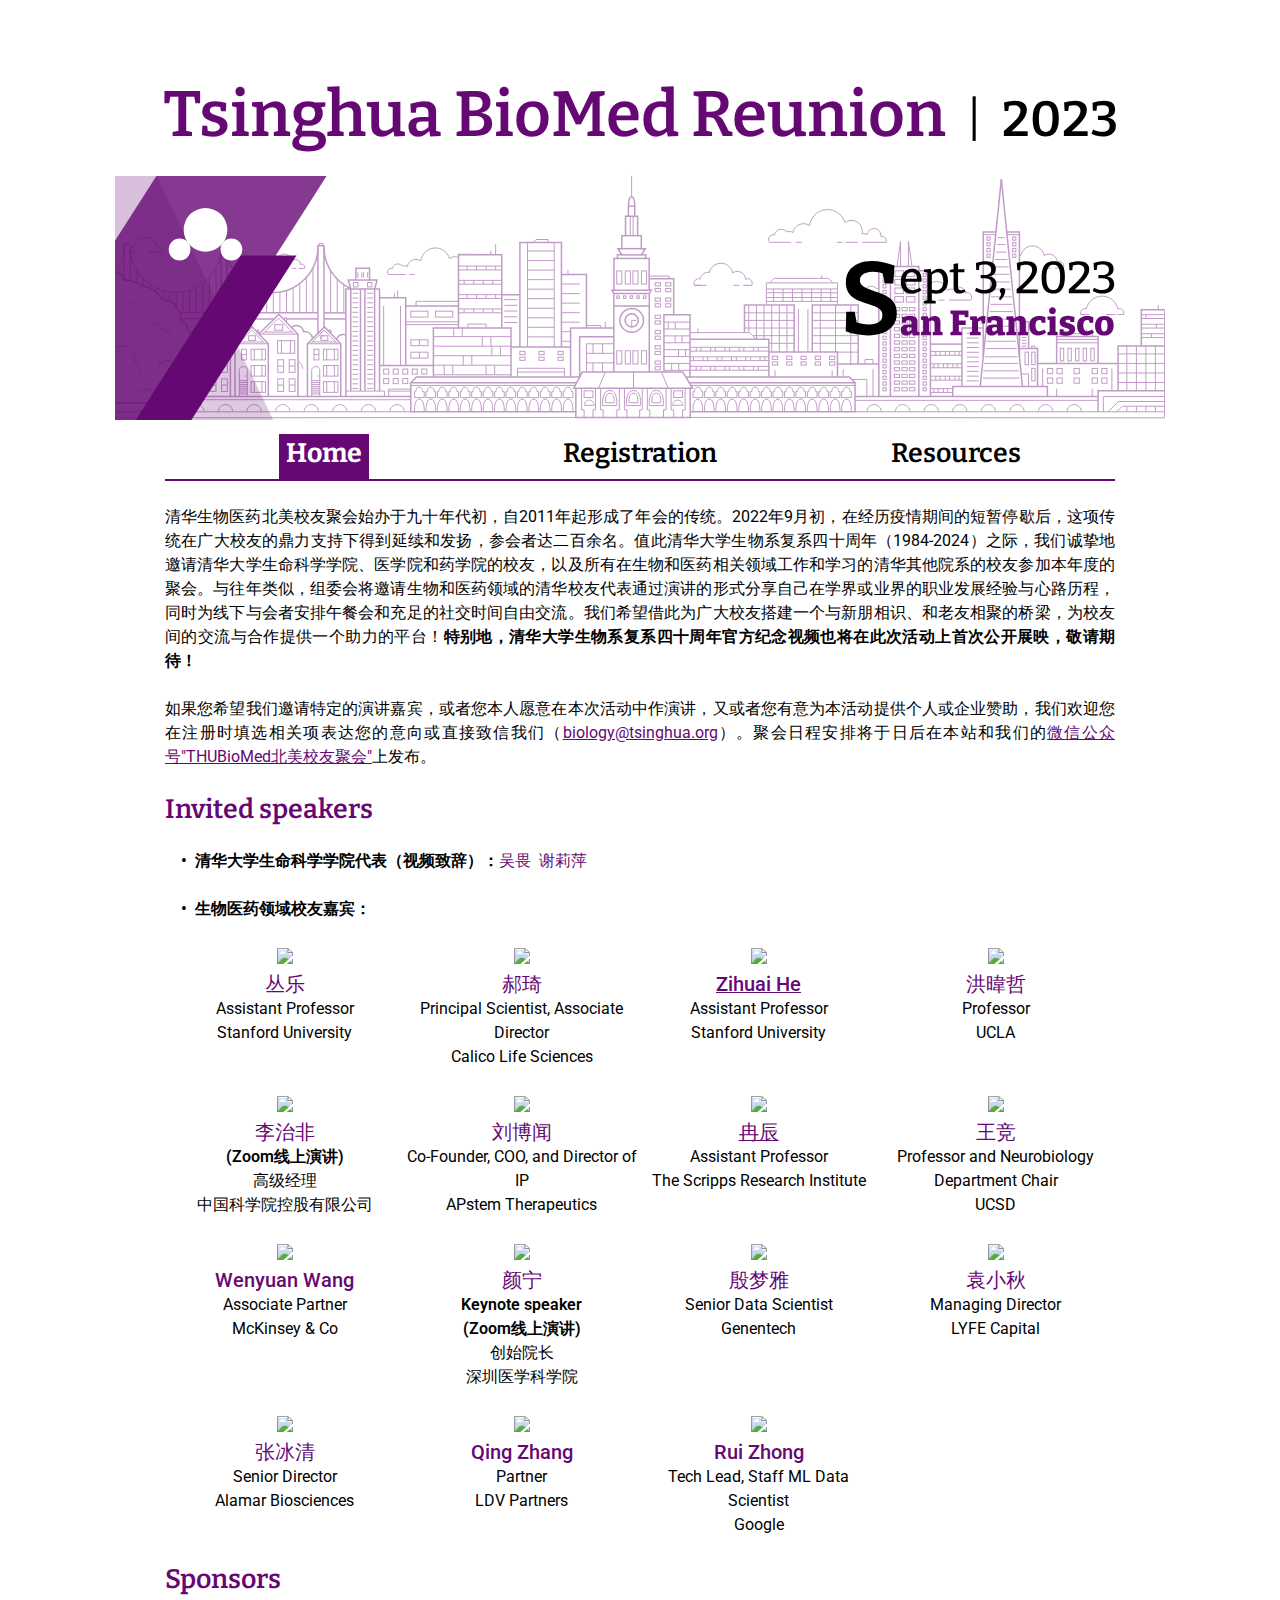
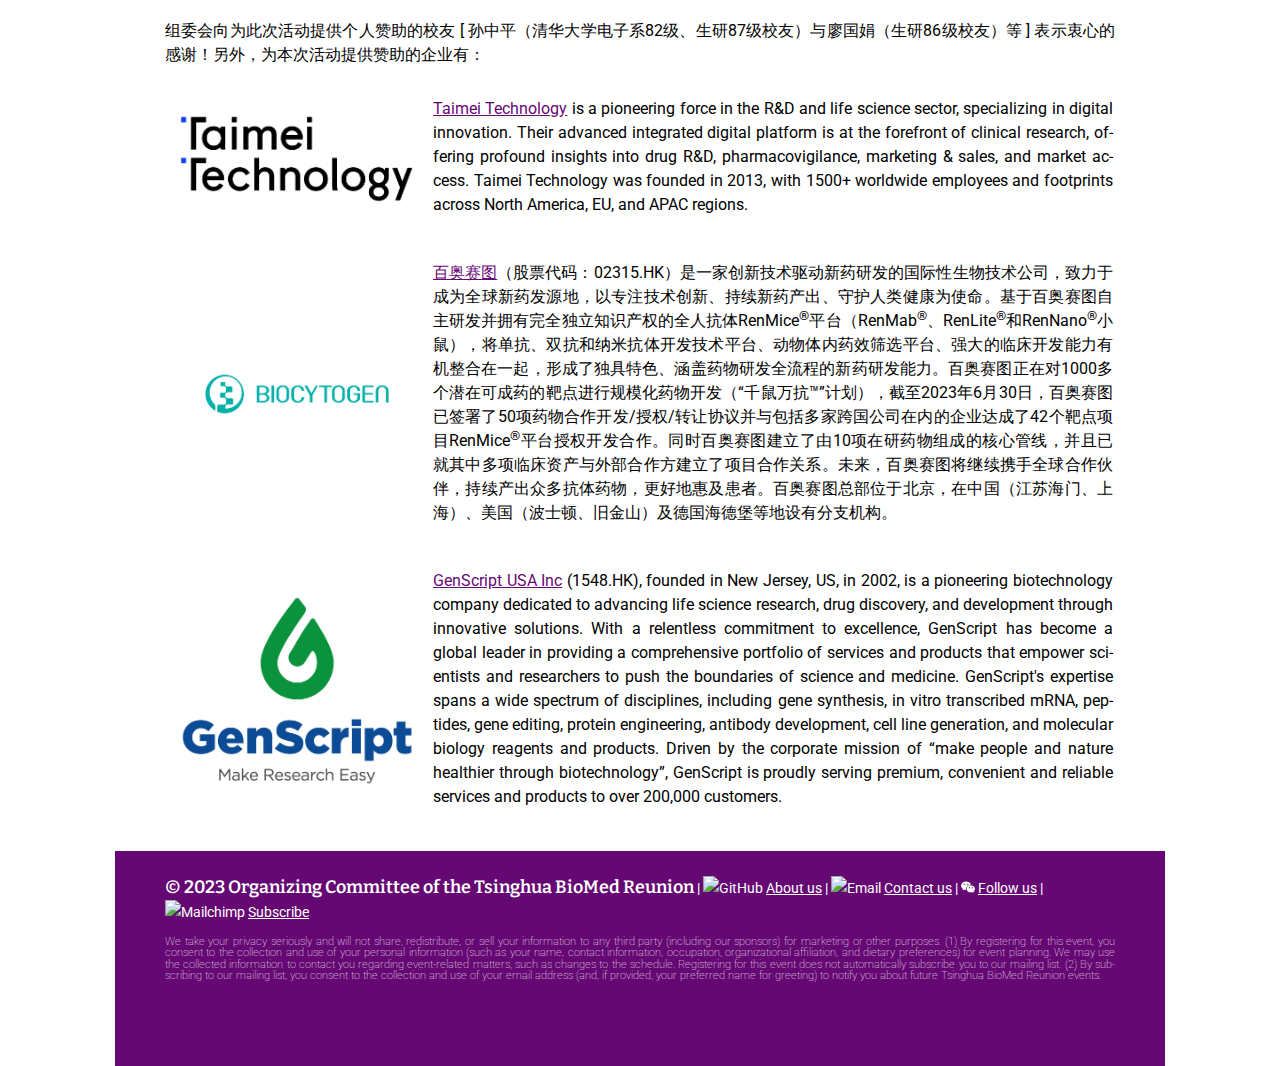
==== index.html @ 8dc726af "Update index.html" ====
<!DOCTYPE html>
<html lang='en'>

<head>
    
    <base href=".">
    <link rel="shortcut icon" type="image/png" media="(prefers-color-scheme: light)" href="assets/favicon.png"/>
    <link rel="shortcut icon" type="image/png" media="(prefers-color-scheme: dark)" href="assets/favicon-dark.png"/>
    <link rel="stylesheet" type="text/css" media="all" href="assets/main.css"/>
    <meta name="viewport" content="width=device-width">
    <meta name="description" content="Tsinghua BioMed Reunion 2023">
    <meta name="resource-type" content="document">
    <meta name="distribution" content="global">
    <meta name="KeyWords" content="BioMed">
    <title>Home | Tsinghua BioMed Reunion</title>

</head>

<body>

    <div class="banner">
        <div class="top-left">
            <span class="title1">Tsinghua BioMed Reunion</span><span class="pipe">&nbsp;&nbsp;|&nbsp;&nbsp;</span><span class="year">2023</span>
        </div>
        <img src="assets/banner.svg" style="width:1050px;" alt="Banner">
    </div>

    <table class="navigation">
        <tr>
            <td class="navigation">
                <a class="current" href=".">Home</a>
            </td>
            <td class="navigation">
                <a class="other"   href="registration">Registration</a>
            </td>
            <!--
            <td class="navigation">
                <a class="other"   href="program">Program</a> 
            </td>
            -->
            <td class="navigation">
                <a class="other"   href="resources">Resources</a>
            </td>
        </tr>
    </table>

    <p>
    清华生物医药北美校友聚会始办于九十年代初，自2011年起形成了年会的传统。2022年9月初，在经历疫情期间的短暂停歇后，这项传统在广大校友的鼎力支持下得到延续和发扬，参会者达二百余名。值此清华大学生物系复系四十周年（1984-2024）之际，我们诚挚地邀请清华大学生命科学学院、医学院和药学院的校友，以及所有在生物和医药相关领域工作和学习的清华其他院系的校友参加本年度的聚会。与往年类似，组委会将邀请生物和医药领域的清华校友代表通过演讲的形式分享自己在学界或业界的职业发展经验与心路历程，同时为线下与会者安排午餐会和充足的社交时间自由交流。我们希望借此为广大校友搭建一个与新朋相识、和老友相聚的桥梁，为校友间的交流与合作提供一个助力的平台！<b>特别地，清华大学生物系复系四十周年官方纪念视频也将在此次活动上首次公开展映，敬请期待！</b>
    </p>
    
    <p>
    如果您希望我们邀请特定的演讲嘉宾，或者您本人愿意在本次活动中作演讲，又或者您有意为本活动提供个人或企业赞助，我们欢迎您在注册时填选相关项表达您的意向或直接致信我们（<a href="mailto: biology@tsinghua.org">biology@tsinghua.org</a>）。聚会日程安排将于日后在本站和我们的<a href="https://raw.githubusercontent.com/biomed-reunion/biomed-reunion.github.io/master/assets/Official-Account-QR.png">微信公众号"THUBioMed北美校友聚会"</a>上发布。
    </p>

    <h2>Invited speakers</h2>
    <p>
        <span style="font-weight: 600;">&nbsp;&nbsp;&nbsp;&nbsp;&#8226;&nbsp;&nbsp;清华大学生命科学学院代表（视频致辞）：</span><span style="color: #660874;">吴畏&nbsp;&nbsp;谢莉萍</span>
    </p>
    <p>
        <span style="font-weight: 600;">&nbsp;&nbsp;&nbsp;&nbsp;&#8226;&nbsp;&nbsp;生物医药领域校友嘉宾：</span>
    </p>
    <table>
        <tr>
            <td class="speaker-photo">
                <img src="assets/speakers/Cong Le.jpg">
            </td>
            <td class="speaker-photo">
                <img src="assets/speakers/Hao Qi.png">
            </td>
            <td class="speaker-photo">
                <a href="https://www.zihuai-he.com/"><img src="assets/speakers/He Zihuai.jpg"></a>
            </td>
            <td class="speaker-photo">
                <img src="assets/speakers/Hong Weizhe.jpg">
            </td>
        </tr>
        <tr>
            <td style="text-align: center;">
                <h5>丛乐</h5>
                Assistant Professor<br>
                 <!-- Department of Pathology/Genetics<br> -->
                Stanford University<br>
            </td>
            <td style="text-align: center;">
                <h5>郝琦</h5>
                Principal Scientist, Associate Director<br>
                Calico Life Sciences<br>
                &nbsp;<br>
            </td>
            <td style="text-align: center;">
                <h5><a href="https://www.zihuai-he.com/">Zihuai He</a></h5>
                Assistant Professor<br>
                <!-- Department of Neurology and Neurological Sciences<br> -->
                Stanford University<br>
                <!-- <a href='https://www.zihuai-he.com/'>https://www.zihuai-he.com/</a> -->
            </td>
            <td style="text-align: center;">
                <h5>洪暐哲</h5>
                Professor<br>
                <!-- Department of Biological Chemistry/Neurobiology<br> -->
                UCLA<br>
            </td>
        </tr>
        <tr>
            <td class="speaker-photo">
                <img src="assets/speakers/Li Zhifei.jpg">
            </td>
            <td class="speaker-photo">
                <img src="assets/speakers/Liu Bowen.jpg">
            </td>
            <td class="speaker-photo">
                <a href="https://www.ran-lab.org/"><img src="assets/speakers/Ran Chen.jpg"></a>
            </td>
            <td class="speaker-photo">
                <img src="assets/speakers/Wang Jing.jpg">
            </td>
        </tr>
        <tr>
            <td style="text-align: center;">
                <h5>李治非</h5>
                <b>(Zoom线上演讲)</b><br>
                高级经理<br>
                中国科学院控股有限公司<br>
                &nbsp;<br>
            </td>
            <td style="text-align: center;">
                <h5>刘博闻</h5>
                Co-Founder, COO, and Director of IP<br>
                APstem Therapeutics<br>
            </td>
            <td style="text-align: center;">
                <h5><a href="https://www.ran-lab.org/">冉辰</a></h5>
                Assistant Professor<br>
                <!-- Department of Neuroscience<br> -->
                The Scripps Research Institute<br>
                <!-- <a href='https://www.ran-lab.org/'>https://www.ran-lab.org/</a> -->
            </td>
            <td style="text-align: center;">
                <h5>王竞</h5>
                Professor and Neurobiology Department Chair<br>
                UCSD<br>
            </td>
        </tr>
        <tr>
            <td class="speaker-photo">
                <img src="assets/speakers/Wang Wenyuan.png">
            </td>
            <td class="speaker-photo">
                <img src="assets/speakers/Yan Ning.jpg">
            </td>
            <td class="speaker-photo">
                <img src="assets/speakers/Yin Mengya.jpg">
            </td>
            <td class="speaker-photo">
                <img src="assets/speakers/Yuan Derek.png">
            </td>
        </tr>
        <tr>
            <td style="text-align: center;">
                <h5>Wenyuan Wang</h5>
                Associate Partner<br>
                McKinsey & Co<br>
            </td>
            <td style="text-align: center;">
                <h5>颜宁</h5>
                <b>Keynote speaker</b><br>
                <b>(Zoom线上演讲)</b><br>
                创始院长<br>
                深圳医学科学院<br>
                &nbsp;<br>
            </td>
            <td style="text-align: center;">
                <h5>殷梦雅</h5>
                Senior Data Scientist<br>
                Genentech<br>
            </td>
            <td style="text-align: center;">
                <h5>袁小秋</h5>
                Managing Director<br>
                LYFE Capital<br>
            </td>
        </tr>
        <tr>
            <td class="speaker-photo">
                <img src="assets/speakers/Zhang Bingqing.jpg">
            </td>
            <td class="speaker-photo">
                <img src="assets/speakers/Zhang Qing.png">
            </td>
            <td class="speaker-photo">
                <img src="assets/speakers/Zhong Rui.jpeg">
            </td>
        </tr>
        <tr>
            <td style="text-align: center;">
                <h5>张冰清</h5>
                Senior Director<br>
                Alamar Biosciences<br>
            </td>
            <td style="text-align: center;">
                <h5>Qing Zhang</h5>
                Partner<br>
                LDV Partners<br>
            </td>
            <td style="text-align: center;">
                <h5>Rui Zhong</h5>
                Tech Lead, Staff ML Data Scientist<br>
                Google<br>
            </td>
        </tr>
    </table>
    
    <h2>Sponsors</h2>
    
    <p>
        组委会向为此次活动提供个人赞助的校友 [ 孙中平（清华大学电子系82级、生研87级校友）与廖国娟（生研86级校友）等 ] 表示衷心的感谢！另外，为本次活动提供赞助的企业有：
    </p>

    <table>
        <tr>
            <td class="sponsor">
                <a href="https://prod.taimei.com/en/">
                    <img src="assets/Taimei_Technology.png" alt="Sponsor name">
                </a>
            </td>
            <td class="abstract">
                <a href="https://prod.taimei.com/en/">Taimei Technology</a> is a pioneering force in the R&D and life science sector, specializing in digital innovation. Their advanced integrated digital platform is at the forefront of clinical research, offering profound insights into drug R&D, pharmacovigilance, marketing & sales, and market access. Taimei Technology was founded in 2013, with 1500+ worldwide employees and footprints across North America, EU, and APAC regions.
            </td>
        </tr>
    </table>
    
    <table>
        <tr>
            <td class="sponsor">
                <a href="https://www.biocytogen.com.cn/">
                    <img src="assets/Biocytogen.jpg" alt="Sponsor name">
                </a>
            </td>
            <td class="abstract">
                <a href="https://www.biocytogen.com.cn/">百奥赛图</a>（股票代码：02315.HK）是一家创新技术驱动新药研发的国际性生物技术公司，致力于成为全球新药发源地，以专注技术创新、持续新药产出、守护人类健康为使命。基于百奥赛图自主研发并拥有完全独立知识产权的全人抗体RenMice<sup>&reg;</sup>平台（RenMab<sup>&reg;</sup>、RenLite<sup>&reg;</sup>和RenNano<sup>&reg;</sup>小鼠），将单抗、双抗和纳米抗体开发技术平台、动物体内药效筛选平台、强大的临床开发能力有机整合在一起，形成了独具特色、涵盖药物研发全流程的新药研发能力。百奥赛图正在对1000多个潜在可成药的靶点进行规模化药物开发（“千鼠万抗&trade;”计划），截至2023年6月30日，百奥赛图已签署了50项药物合作开发/授权/转让协议并与包括多家跨国公司在内的企业达成了42个靶点项目RenMice<sup>&reg;</sup>平台授权开发合作。同时百奥赛图建立了由10项在研药物组成的核心管线，并且已就其中多项临床资产与外部合作方建立了项目合作关系。未来，百奥赛图将继续携手全球合作伙伴，持续产出众多抗体药物，更好地惠及患者。百奥赛图总部位于北京，在中国（江苏海门、上海）、美国（波士顿、旧金山）及德国海德堡等地设有分支机构。
            </td>
        </tr>
    </table>

    <table>
        <tr>
            <td class="sponsor">
                <a href="https://www.genscript.com/">
                    <img src="assets/GenScript.png" alt="Sponsor name">
                </a>
            </td>
            <td class="abstract">
                <a href="https://www.genscript.com/">GenScript USA Inc</a> (1548.HK), founded in New Jersey, US, in 2002, is a pioneering biotechnology company dedicated to advancing life science research, drug discovery, and development through innovative solutions. With a relentless commitment to excellence, GenScript has become a global leader in providing a comprehensive portfolio of services and products that empower scientists and researchers to push the boundaries of science and medicine. GenScript's expertise spans a wide spectrum of disciplines, including gene synthesis, in vitro transcribed mRNA, peptides, gene editing, protein engineering, antibody development, cell line generation, and molecular biology reagents and products. Driven by the corporate mission of “make people and nature healthier through biotechnology”, GenScript is proudly serving premium, convenient and reliable services and products to over 200,000 customers.
            </td>
        </tr>
    </table>
    
    <footer>
        <br>
            <span style="font-size:1.28em; font-family:'Bitter',serif; font-weight:600;">&copy; 2023 Organizing Committee of the Tsinghua BioMed Reunion</span> |
            <img src="assets/GitHub-icon.png" alt="GitHub" width="12px"> <a class="footer" href="https://github.com/biomed-reunion#tsinghua-biomed-reunion--2023">About us</a> |
            <img src="assets/Envelope-icon.png" alt="Email" width="13px"> <a class="footer" href="mailto: biology@tsinghua.org">Contact us</a> |
            <img src="assets/WeChat-icon.png" alt="WeChat" width="14px"> <a class="footer" href="https://raw.githubusercontent.com/biomed-reunion/biomed-reunion.github.io/master/assets/Official-Account-QR.png">Follow us</a> |
            <img src="assets/Mailchimp-icon.png" alt="Mailchimp" width="12px"> <a class="footer" href="https://biomed-reunion.github.io/resources/#subscribe">Subscribe</a>
        <br>
        <h4><br>We take your privacy seriously and will not share, redistribute, or sell your information to any third party (including our sponsors) for marketing or other purposes. 
        (1) By registering for this event, you consent to the collection and use of your personal information (such as your name, contact information, occupation, organizational affiliation, and dietary preferences) for event planning. 
        We may use the collected information to contact you regarding event-related matters, such as changes to the schedule. Registering for this event does not automatically subscribe you to our mailing list. 
        (2) By subscribing to our mailing list, you consent to the collection and use of your email address (and, if provided, your preferred name for greeting) to notify you about future Tsinghua BioMed Reunion events.</h4>
    <br></footer>

</body>
</html>
---- assets/main.css ----
/* main.css */

/* These are the RGB colors and fonts used throughout the webpage.
 * Listed here so that a user may easily do a search-and-replace for these to change the site theme.
 *   'Roboto',sans-serif; Font for the title text
 *   'Bitter',serif; Font for the body text 
 *   #ffffff; White (background color of the site)
 *   #660874; Tsinghua Purple
 *   #f7f3f8; iframe background light purple
 *   #000000; Black (text color of the site)
 */

@import url('https://fonts.googleapis.com/css2?family=Bitter:wght@100;200;300;400;500;600;700;800;900&display=swap');
@import url('https://fonts.googleapis.com/css2?family=Roboto:wght@100;300;400;500;700;900&display=swap');

*{
    border:0;
    font:inherit;
    font-size:1em;
    margin:0;
    padding:0;
    vertical-align:baseline;
}

body{
    background-color: #ffffff;
    background-size: cover;
    background-attachment: fixed;
    color: #000000; 
    text-align:left;
    font-family:'Roboto',sans-serif;
    font-size:1em;
    line-height:1.5em;
    margin: 60px auto;
    width: 1050px;
}

footer{
    box-shadow: 0 50px 0 50px #660874;
    background-color:#660874;
    color:#ffffff;
    font-size:0.875em;
    margin:2em auto 2em auto;
    width: 950px;
    text-align: left;
}

a{color: #660874;}
a.current{color: #ffffff; font-weight: 700; background-color: #660874; text-decoration: none; box-shadow: 0 4px 0 7px #660874;}
a.other{text-decoration: none; color: #000000;}
a.other:hover{color: #ffffff; font-weight: 700; background-color: #660874; box-shadow: 0 4px 0 7px #660874;}
/* a.footer{color:#ffffff; font-family:'Bitter',serif; font-weight:600; text-decoration: none;} */
a.footer{color:#ffffff;}

h1,h2,h3{clear:left; width:950px; text-align:left; color: #660874; margin:24px auto 24px auto; font-family:'Bitter',serif; line-height: 1.2;}
h1{font-size:2.67em;}
h2{font-size:1.67em; font-weight:600;}
h3{font-size:1.24em;}
h4{font-size:0.75em; font-family:'Roboto',sans-serif; font-weight:100; text-align: justify; color: #ffffff; line-height: 1.1; hyphens: auto;} /* For the privacy statement */
h5{font-size:1.24em; font-family:'Roboto',sans-serif; font-weight:500; text-align: center; color: #660874;} /* For speaker names; because both English and Chinese may be used, it is better to use a sans-serif font in both cases. */

p{list-style:none; margin:24px auto 24px auto; padding:0px; width:950px; text-align:justify; hyphens: auto;}
p.resource-item{color: #ffffff; background-color: #660874; transition: all 0.23s; border: 1px solid #660874; margin:14px auto 14px auto; padding:3px 22px 3px 22px; width:906px; border-radius: 5px;}
p.resource-item:hover{color: #660874; background-color: #ffffff;}
li a, p a {text-decoration:underline; text-decoration-color:#660874;}
li{list-style:none; margin:0px auto 0px auto; padding:0px; text-align:left;}
i,em{font-style:italic;}
b,strong{font-weight:600;}
sup{
    vertical-align: super;
    font-size: 0.8em;
    line-height: 0;
}
sub{
    vertical-align: sub;
    font-size: 0.8em;
    line-height: 0;
}
table{
    width: 950px;
    table-layout: fixed;
    margin: 12px auto 24px auto;
    float: center;
    /* UNCOMMENT THIS FOR DEBUGGING THE ALIGNMENT */
    /*border: 1px solid black;*/
}
th,td{
    text-align: left;
    /* UNCOMMENT THIS FOR DEBUGGING THE ALIGNMENT */
    /*border: 1px solid black;*/
}

/* Website Banner */
.banner {position: relative;}
.top-left {font-family:'Bitter',serif; font-size:5.33em; color: #000000; background: #ffffff; text-align: center; width: 1050px; height: 67px; position: absolute; padding: 36px 0 0 0; top: 0px;}

/* Conference Title Logo */
.title1{color: #660874; font-size:0.75em; font-weight:600;} 
.year{color: #000000; font-size:0.58em; font-weight:600;}
.pipe{color: #000000; font-size:0.58em; font-weight:400;}

/* Navigation Links (Home, Registration, etc) */
table.navigation{border-bottom: 2px solid #660874;}
td.navigation{font-size:1.67em; font-weight:600; font-family:'Bitter',serif; white-space:nowrap; width:20%; text-align:center; vertical-align:middle; padding-bottom: 12px;}

/* Sponsor Images */
td.speaker-photo{white-space:nowrap; width:25%; text-align:center; vertical-align:middle; padding:0px 12px 0px 12px;}
td.speaker-photo img{width: 67%;}
td.sponsor{white-space:nowrap; width:25%; text-align:center; vertical-align:middle; padding:0px 12px 0px 12px;}
td.sponsor img{width: 100%}

/* The Table on the Program Page */
td.room{padding: 4px 0 4px 4px; width: 100%; vertical-align:bottom; font-size:1.67em; color: #660874; height:32px;}
td.date{white-space:nowrap; width:70px; text-align:left; vertical-align:top; padding:4px 16px 0px 0px;}
td.title{padding: 4px 0 4px 4px; width: 100%; vertical-align:top; font-size:1.24em; color: #660874; height:32px; font-family:'Bitter',serif;}
td.title-special{padding: 4px 0 4px 4px; width: 100%; vertical-align:top; font-size:1.67em; font-weight:600; color: #660874; height:32px; font-family:'Bitter',serif;}
td.speaker{padding: 4px 0 4px 4px; font-style: italic; font-size:1em; max-height:999999px}
td.abstract{padding: 4px 0 12px 4px; font-size:1em; text-align: justify; hyphens: auto; max-height:999999px}
td.abstract img{display: block; margin: 4px auto 8px auto}
table.plenary{padding-top: 8px; background: #ffffff;}

/* Registration iframe */
iframe.registration{display:block; margin:1em auto 2em auto; width:950px; height:3800px; border:none;}

/* Social media widgets in guest speakers' info */
img.widget{width: 1.24em}
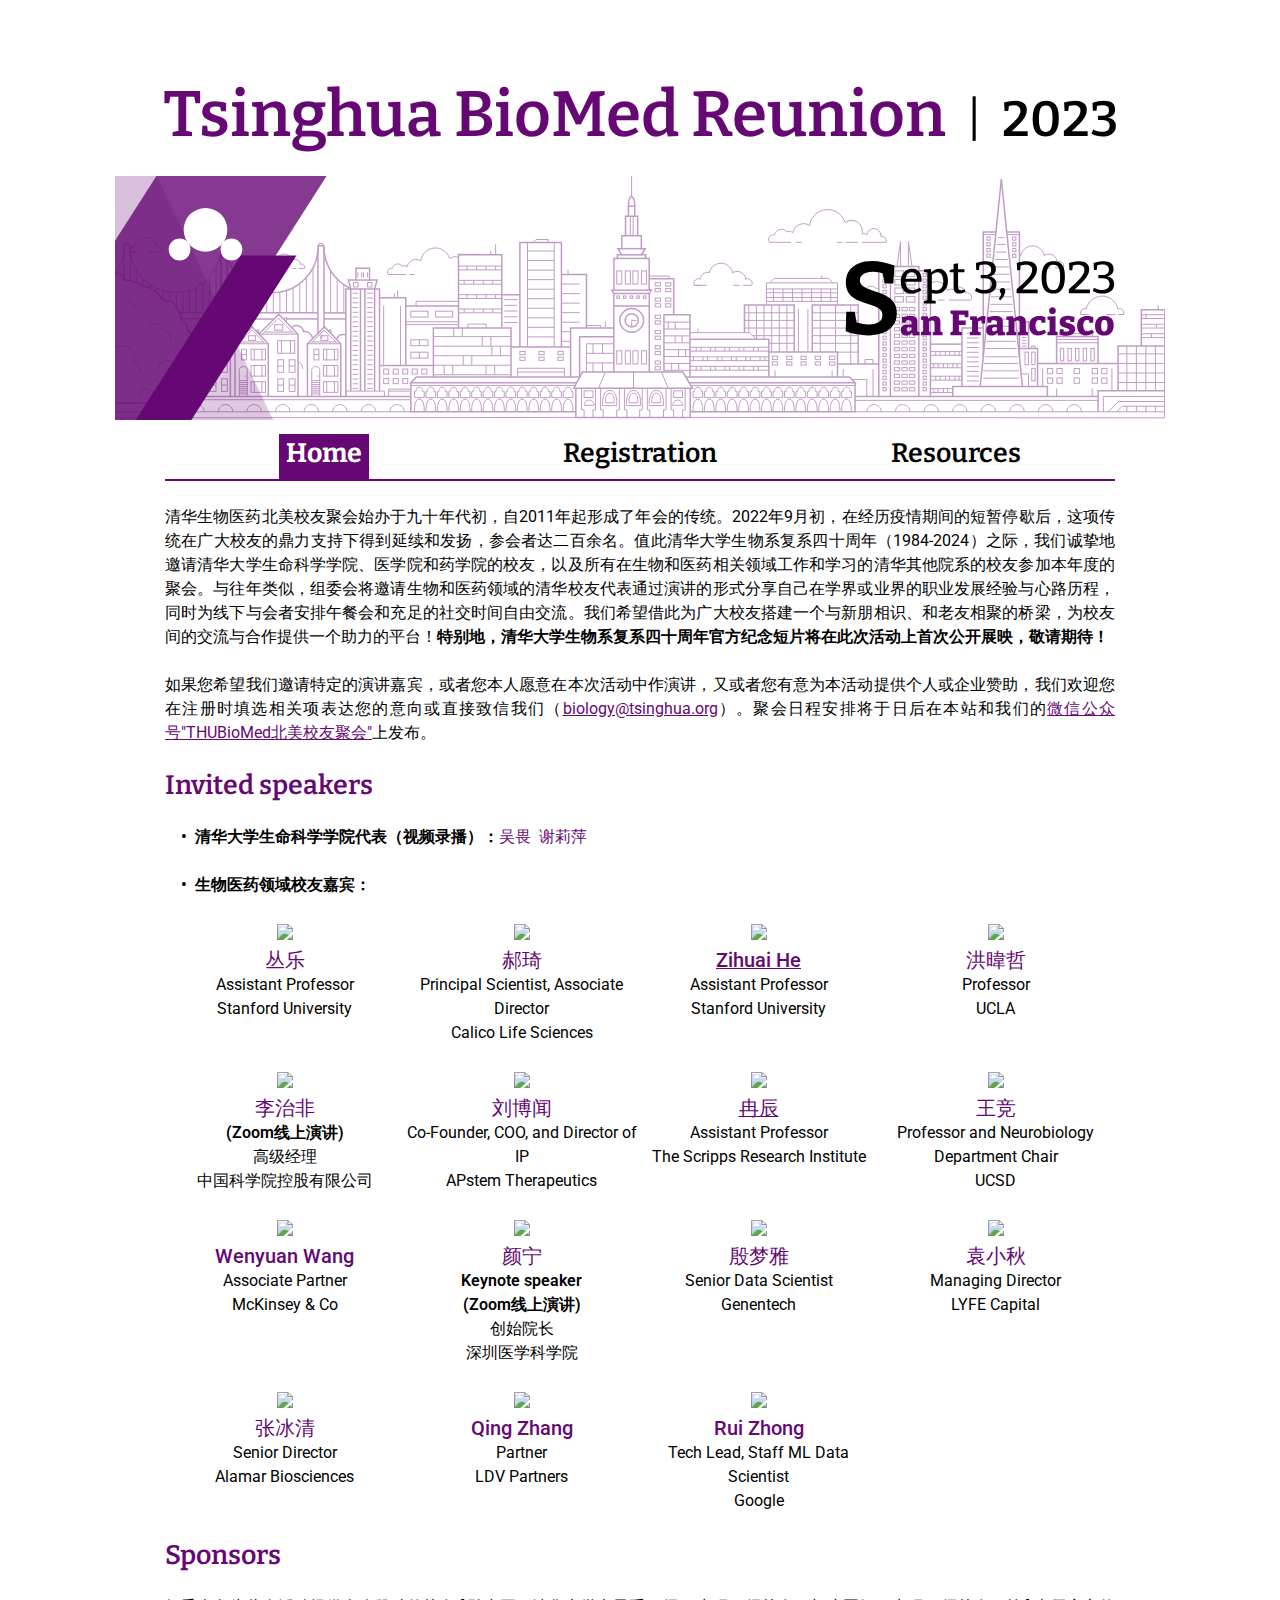
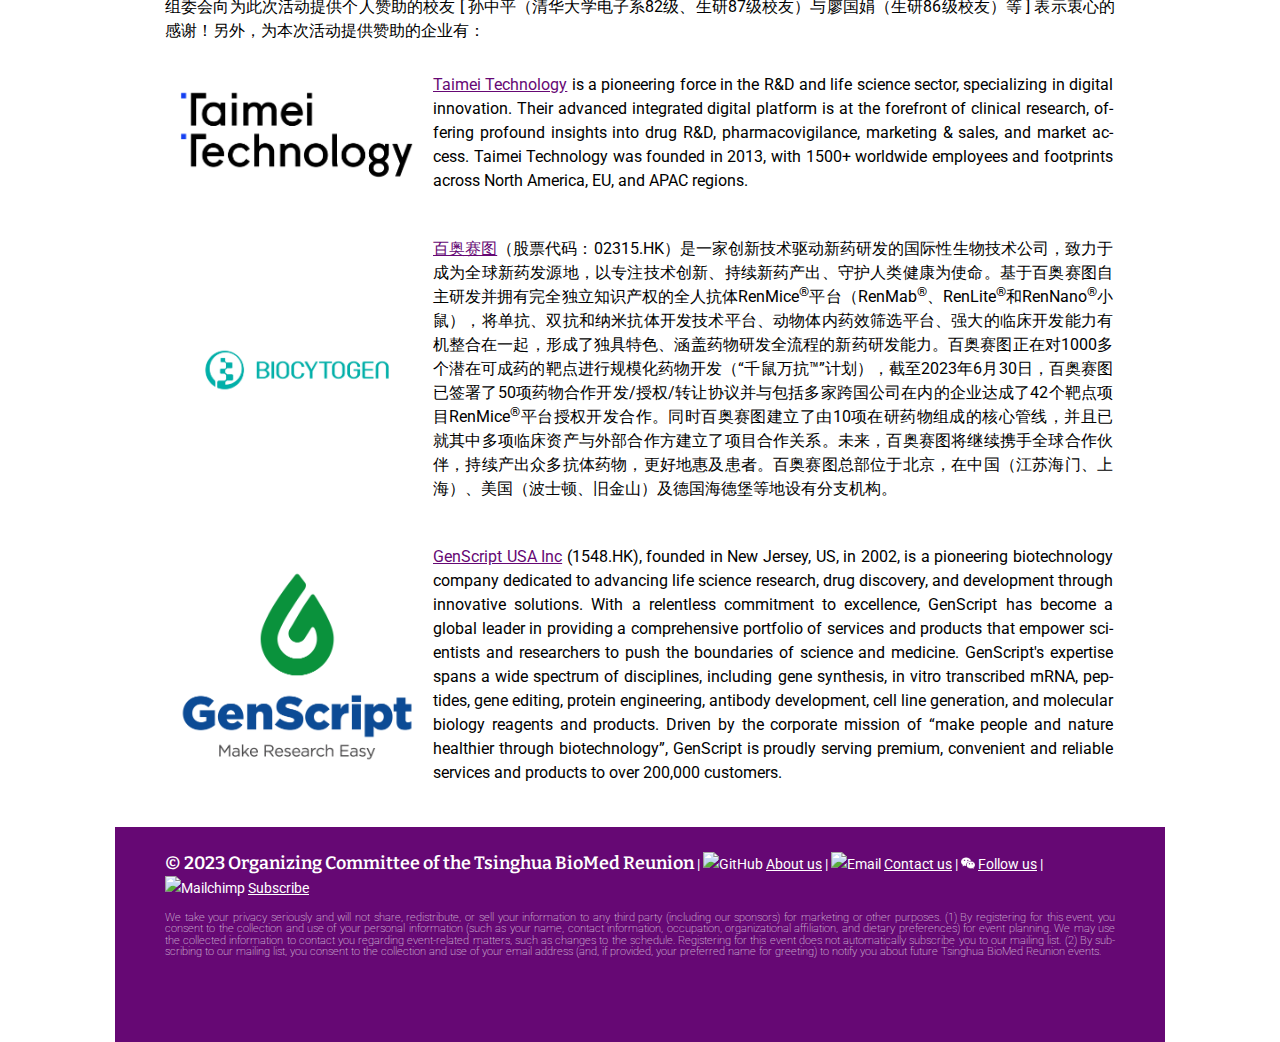
==== commit 1f19a850: "Update index.html" ====
--- a/index.html
+++ b/index.html
@@ -45,7 +45,7 @@
     </table>
 
     <p>
-    清华生物医药北美校友聚会始办于九十年代初，自2011年起形成了年会的传统。2022年9月初，在经历疫情期间的短暂停歇后，这项传统在广大校友的鼎力支持下得到延续和发扬，参会者达二百余名。值此清华大学生物系复系四十周年（1984-2024）之际，我们诚挚地邀请清华大学生命科学学院、医学院和药学院的校友，以及所有在生物和医药相关领域工作和学习的清华其他院系的校友参加本年度的聚会。与往年类似，组委会将邀请生物和医药领域的清华校友代表通过演讲的形式分享自己在学界或业界的职业发展经验与心路历程，同时为线下与会者安排午餐会和充足的社交时间自由交流。我们希望借此为广大校友搭建一个与新朋相识、和老友相聚的桥梁，为校友间的交流与合作提供一个助力的平台！<b>特别地，清华大学生物系复系四十周年官方纪念视频也将在此次活动上首次公开展映，敬请期待！</b>
+    清华生物医药北美校友聚会始办于九十年代初，自2011年起形成了年会的传统。2022年9月初，在经历疫情期间的短暂停歇后，这项传统在广大校友的鼎力支持下得到延续和发扬，参会者达二百余名。值此清华大学生物系复系四十周年（1984-2024）之际，我们诚挚地邀请清华大学生命科学学院、医学院和药学院的校友，以及所有在生物和医药相关领域工作和学习的清华其他院系的校友参加本年度的聚会。与往年类似，组委会将邀请生物和医药领域的清华校友代表通过演讲的形式分享自己在学界或业界的职业发展经验与心路历程，同时为线下与会者安排午餐会和充足的社交时间自由交流。我们希望借此为广大校友搭建一个与新朋相识、和老友相聚的桥梁，为校友间的交流与合作提供一个助力的平台！<b>特别地，清华大学生物系复系四十周年官方纪念短片将在此次活动上首次公开展映，敬请期待！</b>
     </p>
     
     <p>
@@ -54,7 +54,7 @@
 
     <h2>Invited speakers</h2>
     <p>
-        <span style="font-weight: 600;">&nbsp;&nbsp;&nbsp;&nbsp;&#8226;&nbsp;&nbsp;清华大学生命科学学院代表（视频致辞）：</span><span style="color: #660874;">吴畏&nbsp;&nbsp;谢莉萍</span>
+        <span style="font-weight: 600;">&nbsp;&nbsp;&nbsp;&nbsp;&#8226;&nbsp;&nbsp;清华大学生命科学学院代表（视频录播）：</span><span style="color: #660874;">吴畏&nbsp;&nbsp;谢莉萍</span>
     </p>
     <p>
         <span style="font-weight: 600;">&nbsp;&nbsp;&nbsp;&nbsp;&#8226;&nbsp;&nbsp;生物医药领域校友嘉宾：</span>
--- a/assets/main.css
+++ b/assets/main.css
@@ -121,6 +121,7 @@
 
 /* Registration iframe */
 iframe.registration{display:block; margin:1em auto 2em auto; width:950px; height:3800px; border:none;}
+iframe.program{display:block; margin:1em auto 2em auto; width:950px; height:986px; border:none;}
 
 /* Social media widgets in guest speakers' info */
 img.widget{width: 1.24em}
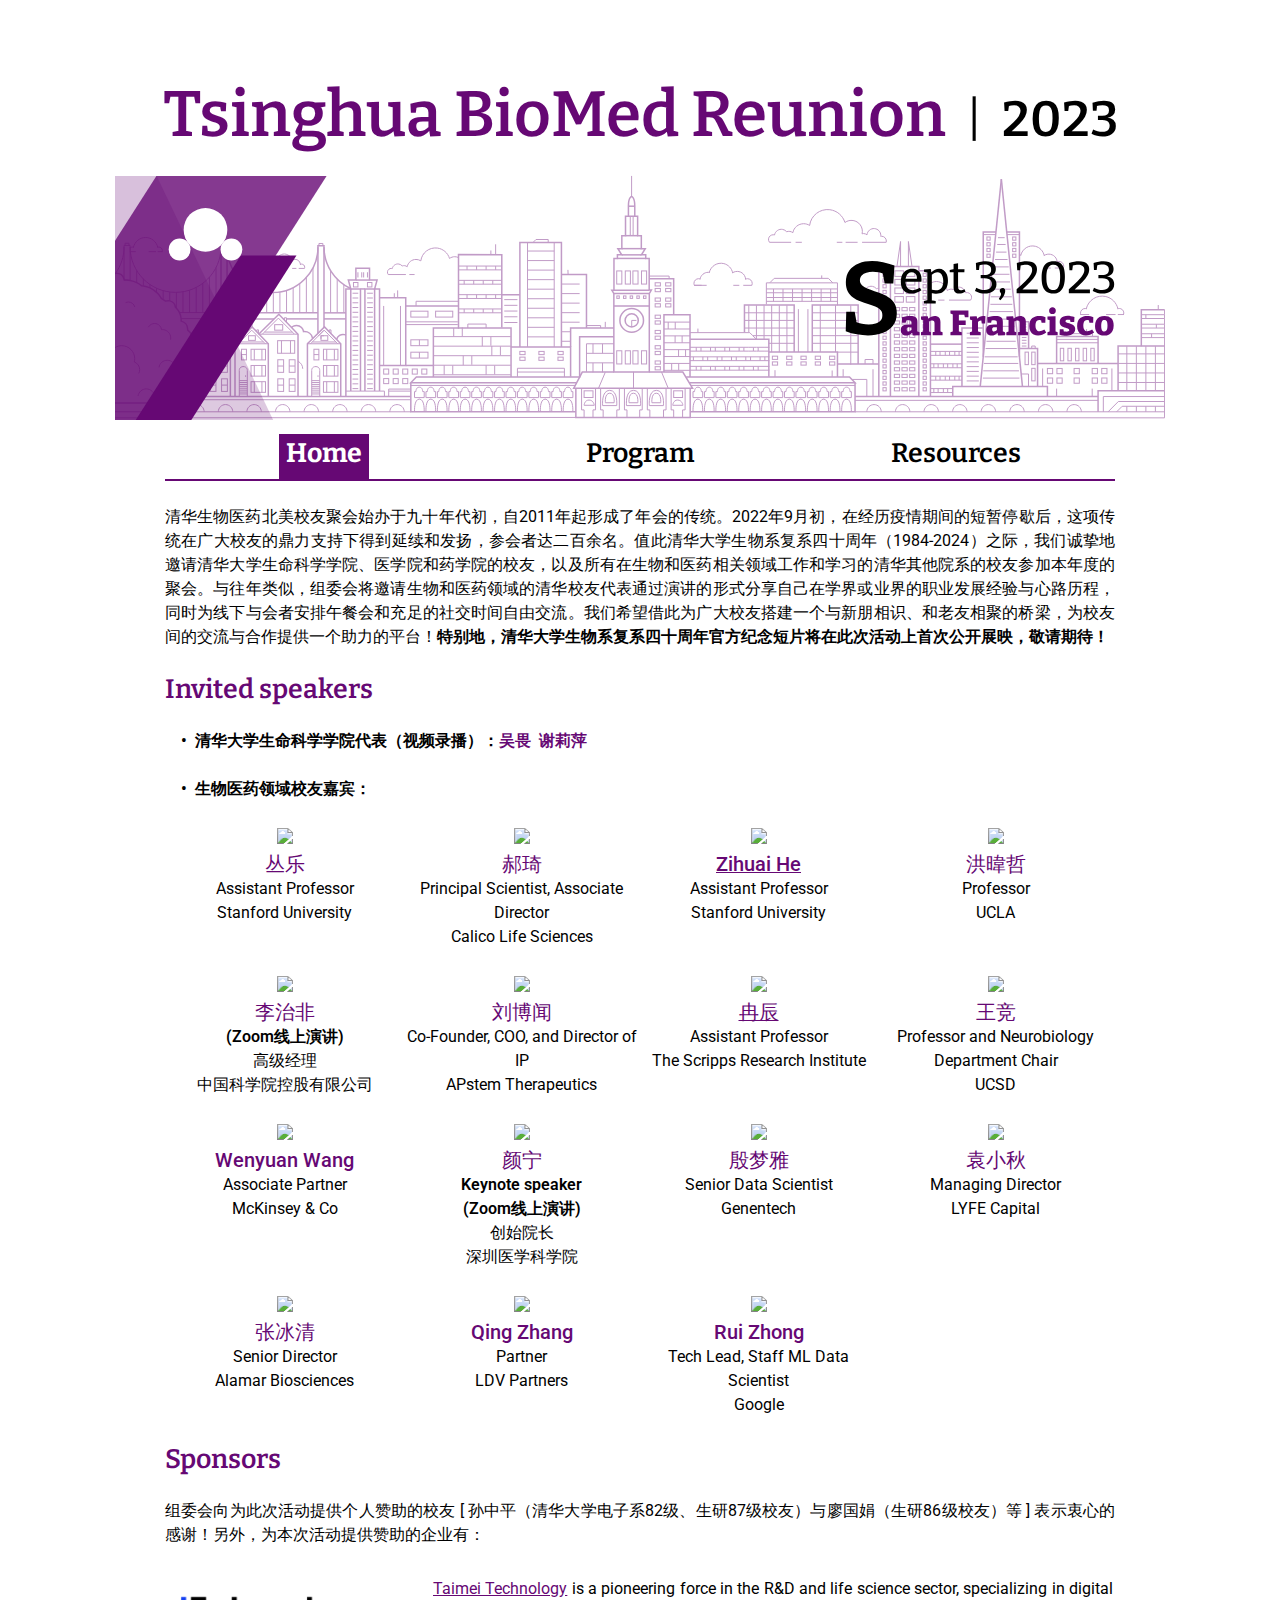
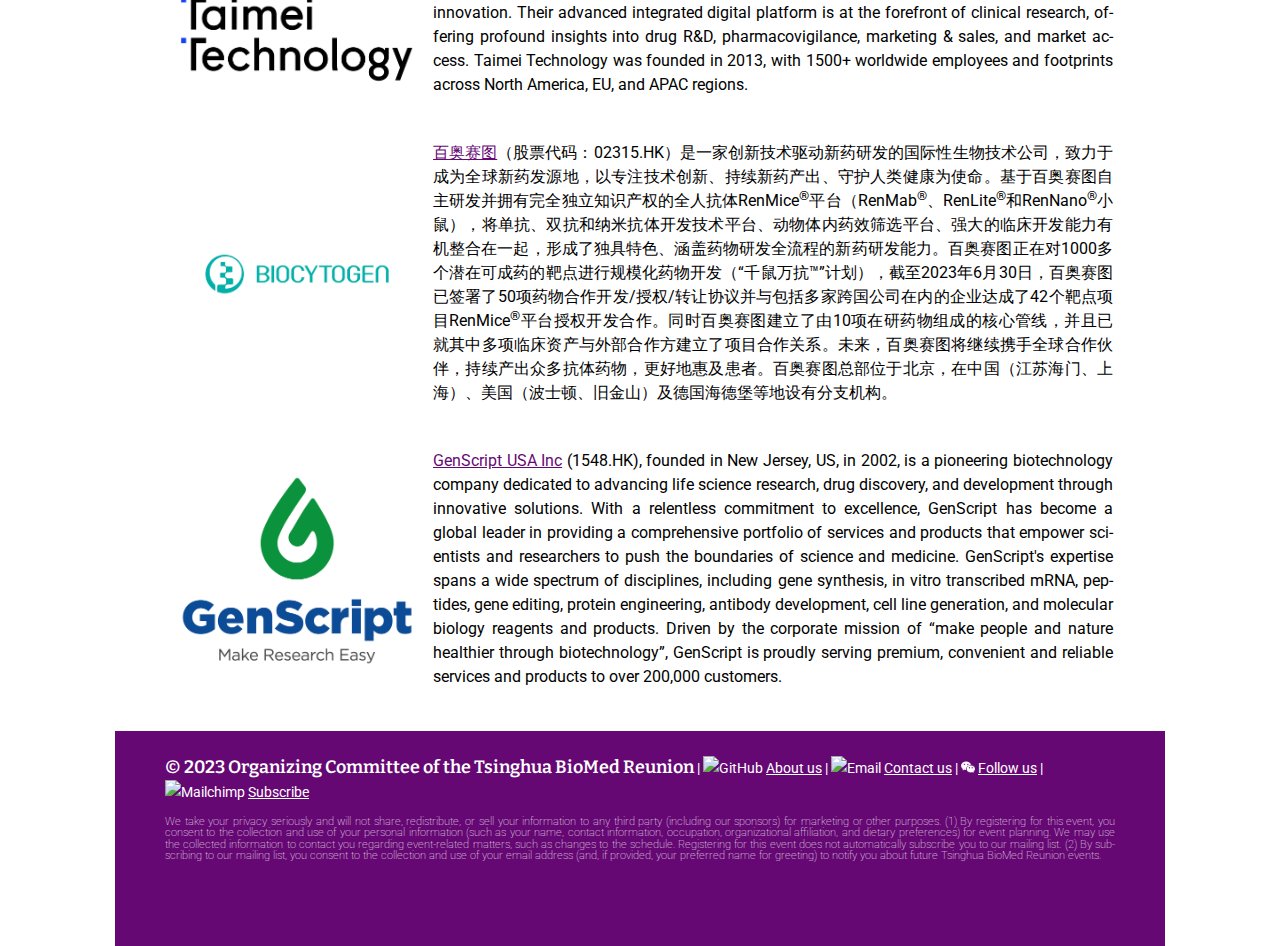
==== commit 72dc0e65: "Update index.html" ====
--- a/index.html
+++ b/index.html
@@ -31,13 +31,8 @@
                 <a class="current" href=".">Home</a>
             </td>
             <td class="navigation">
-                <a class="other"   href="registration">Registration</a>
-            </td>
-            <!--
-            <td class="navigation">
                 <a class="other"   href="program">Program</a> 
             </td>
-            -->
             <td class="navigation">
                 <a class="other"   href="resources">Resources</a>
             </td>
@@ -47,14 +42,10 @@
     <p>
     清华生物医药北美校友聚会始办于九十年代初，自2011年起形成了年会的传统。2022年9月初，在经历疫情期间的短暂停歇后，这项传统在广大校友的鼎力支持下得到延续和发扬，参会者达二百余名。值此清华大学生物系复系四十周年（1984-2024）之际，我们诚挚地邀请清华大学生命科学学院、医学院和药学院的校友，以及所有在生物和医药相关领域工作和学习的清华其他院系的校友参加本年度的聚会。与往年类似，组委会将邀请生物和医药领域的清华校友代表通过演讲的形式分享自己在学界或业界的职业发展经验与心路历程，同时为线下与会者安排午餐会和充足的社交时间自由交流。我们希望借此为广大校友搭建一个与新朋相识、和老友相聚的桥梁，为校友间的交流与合作提供一个助力的平台！<b>特别地，清华大学生物系复系四十周年官方纪念短片将在此次活动上首次公开展映，敬请期待！</b>
     </p>
-    
-    <p>
-    如果您希望我们邀请特定的演讲嘉宾，或者您本人愿意在本次活动中作演讲，又或者您有意为本活动提供个人或企业赞助，我们欢迎您在注册时填选相关项表达您的意向或直接致信我们（<a href="mailto: biology@tsinghua.org">biology@tsinghua.org</a>）。聚会日程安排将于日后在本站和我们的<a href="https://raw.githubusercontent.com/biomed-reunion/biomed-reunion.github.io/master/assets/Official-Account-QR.png">微信公众号"THUBioMed北美校友聚会"</a>上发布。
-    </p>
 
     <h2>Invited speakers</h2>
     <p>
-        <span style="font-weight: 600;">&nbsp;&nbsp;&nbsp;&nbsp;&#8226;&nbsp;&nbsp;清华大学生命科学学院代表（视频录播）：</span><span style="color: #660874;">吴畏&nbsp;&nbsp;谢莉萍</span>
+        <span style="font-weight: 600;">&nbsp;&nbsp;&nbsp;&nbsp;&#8226;&nbsp;&nbsp;清华大学生命科学学院代表（视频录播）：</span><span style="color: #660874; font-weight: 600;">吴畏&nbsp;&nbsp;谢莉萍</span>
     </p>
     <p>
         <span style="font-weight: 600;">&nbsp;&nbsp;&nbsp;&nbsp;&#8226;&nbsp;&nbsp;生物医药领域校友嘉宾：</span>
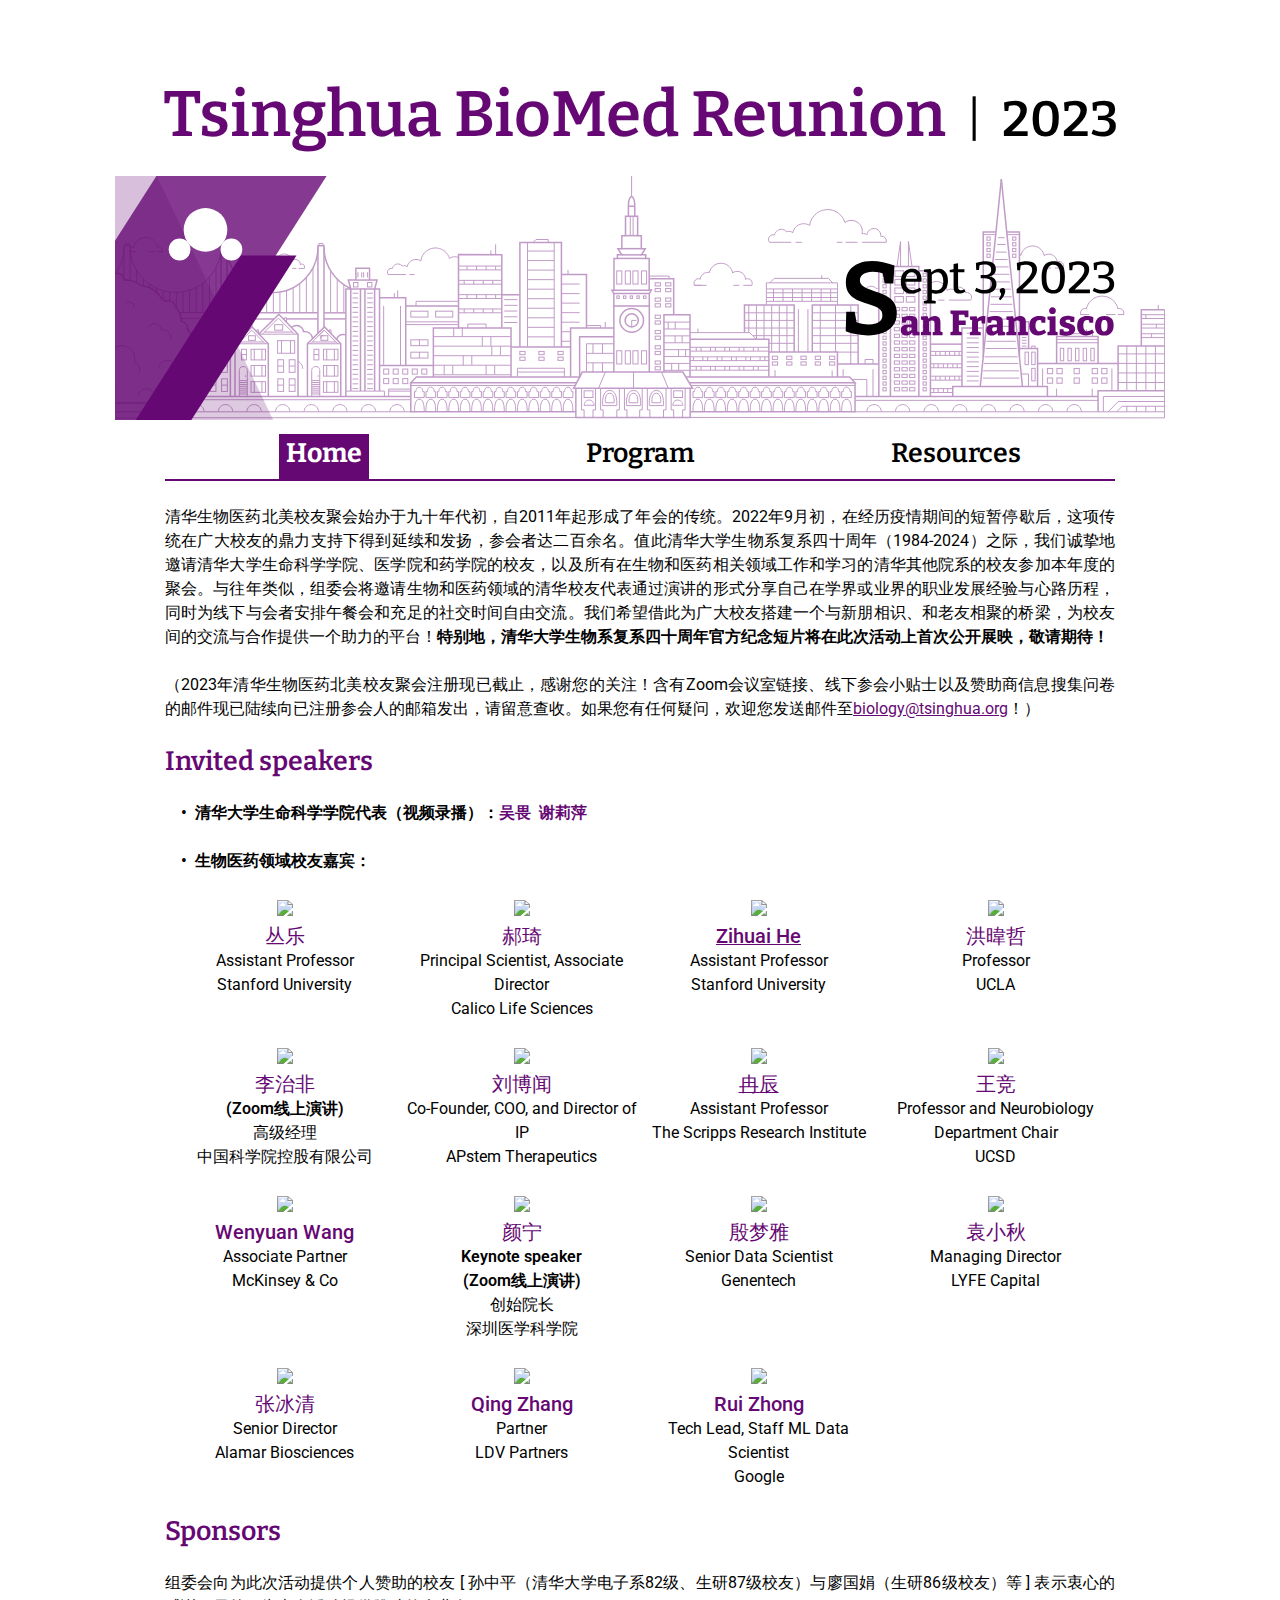
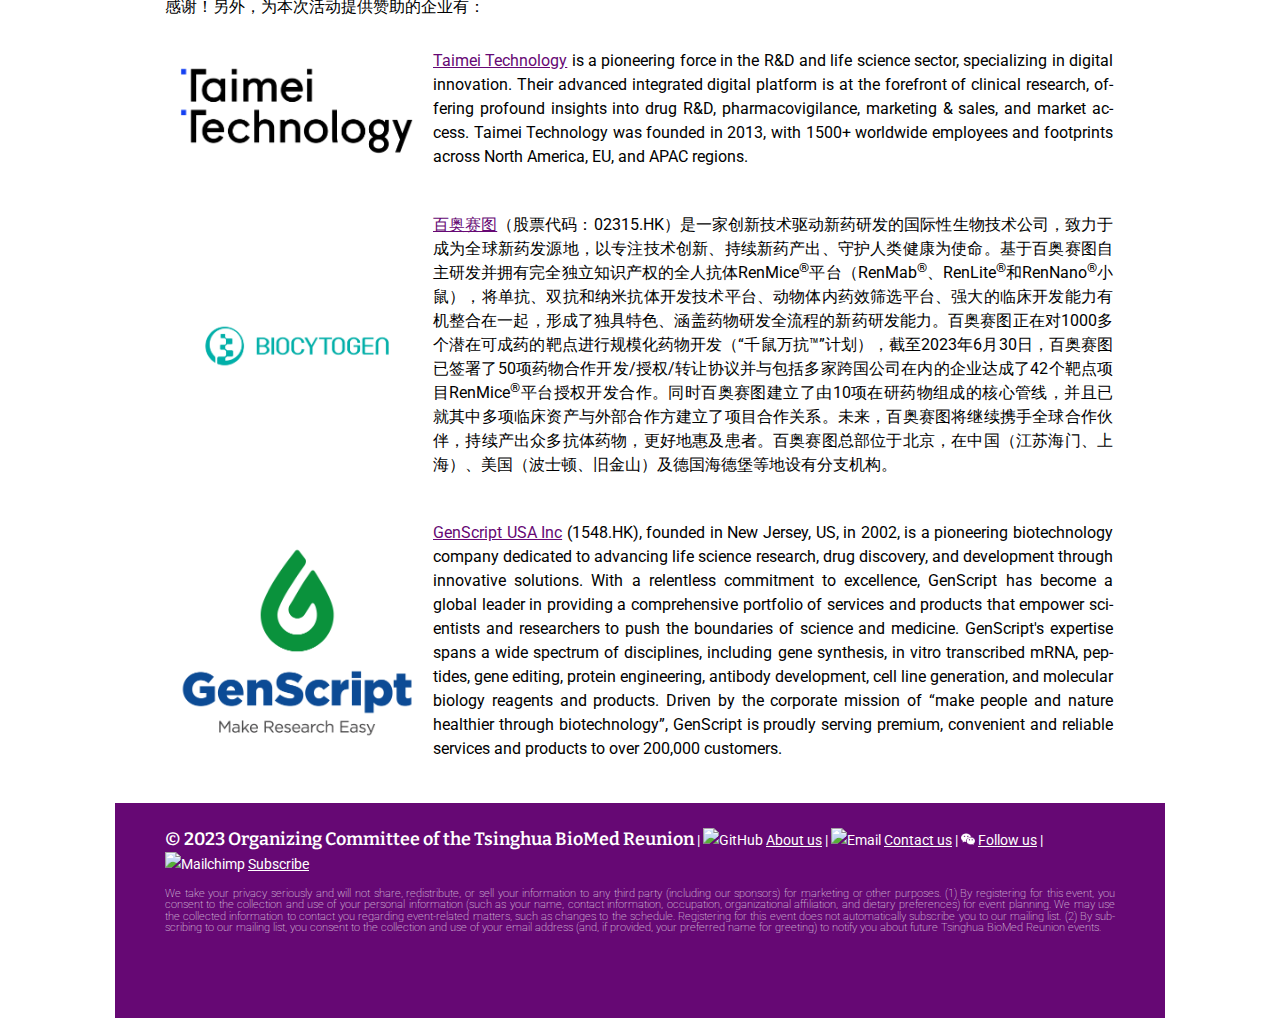
==== commit 1233d1ef: "Registration closed" ====
--- a/index.html
+++ b/index.html
@@ -40,9 +40,12 @@
     </table>
 
     <p>
-    清华生物医药北美校友聚会始办于九十年代初，自2011年起形成了年会的传统。2022年9月初，在经历疫情期间的短暂停歇后，这项传统在广大校友的鼎力支持下得到延续和发扬，参会者达二百余名。值此清华大学生物系复系四十周年（1984-2024）之际，我们诚挚地邀请清华大学生命科学学院、医学院和药学院的校友，以及所有在生物和医药相关领域工作和学习的清华其他院系的校友参加本年度的聚会。与往年类似，组委会将邀请生物和医药领域的清华校友代表通过演讲的形式分享自己在学界或业界的职业发展经验与心路历程，同时为线下与会者安排午餐会和充足的社交时间自由交流。我们希望借此为广大校友搭建一个与新朋相识、和老友相聚的桥梁，为校友间的交流与合作提供一个助力的平台！<b>特别地，清华大学生物系复系四十周年官方纪念短片将在此次活动上首次公开展映，敬请期待！</b>
-    </p>
-
+        清华生物医药北美校友聚会始办于九十年代初，自2011年起形成了年会的传统。2022年9月初，在经历疫情期间的短暂停歇后，这项传统在广大校友的鼎力支持下得到延续和发扬，参会者达二百余名。值此清华大学生物系复系四十周年（1984-2024）之际，我们诚挚地邀请清华大学生命科学学院、医学院和药学院的校友，以及所有在生物和医药相关领域工作和学习的清华其他院系的校友参加本年度的聚会。与往年类似，组委会将邀请生物和医药领域的清华校友代表通过演讲的形式分享自己在学界或业界的职业发展经验与心路历程，同时为线下与会者安排午餐会和充足的社交时间自由交流。我们希望借此为广大校友搭建一个与新朋相识、和老友相聚的桥梁，为校友间的交流与合作提供一个助力的平台！<b>特别地，清华大学生物系复系四十周年官方纪念短片将在此次活动上首次公开展映，敬请期待！</b>
+    </p>
+
+    <p>
+        （2023年清华生物医药北美校友聚会注册现已截止，感谢您的关注！含有Zoom会议室链接、线下参会小贴士以及赞助商信息搜集问卷的邮件现已陆续向已注册参会人的邮箱发出，请留意查收。如果您有任何疑问，欢迎您发送邮件至<a href="mailto: biology@tsinghua.org">biology@tsinghua.org</a>！）
+    </p>
     <h2>Invited speakers</h2>
     <p>
         <span style="font-weight: 600;">&nbsp;&nbsp;&nbsp;&nbsp;&#8226;&nbsp;&nbsp;清华大学生命科学学院代表（视频录播）：</span><span style="color: #660874; font-weight: 600;">吴畏&nbsp;&nbsp;谢莉萍</span>
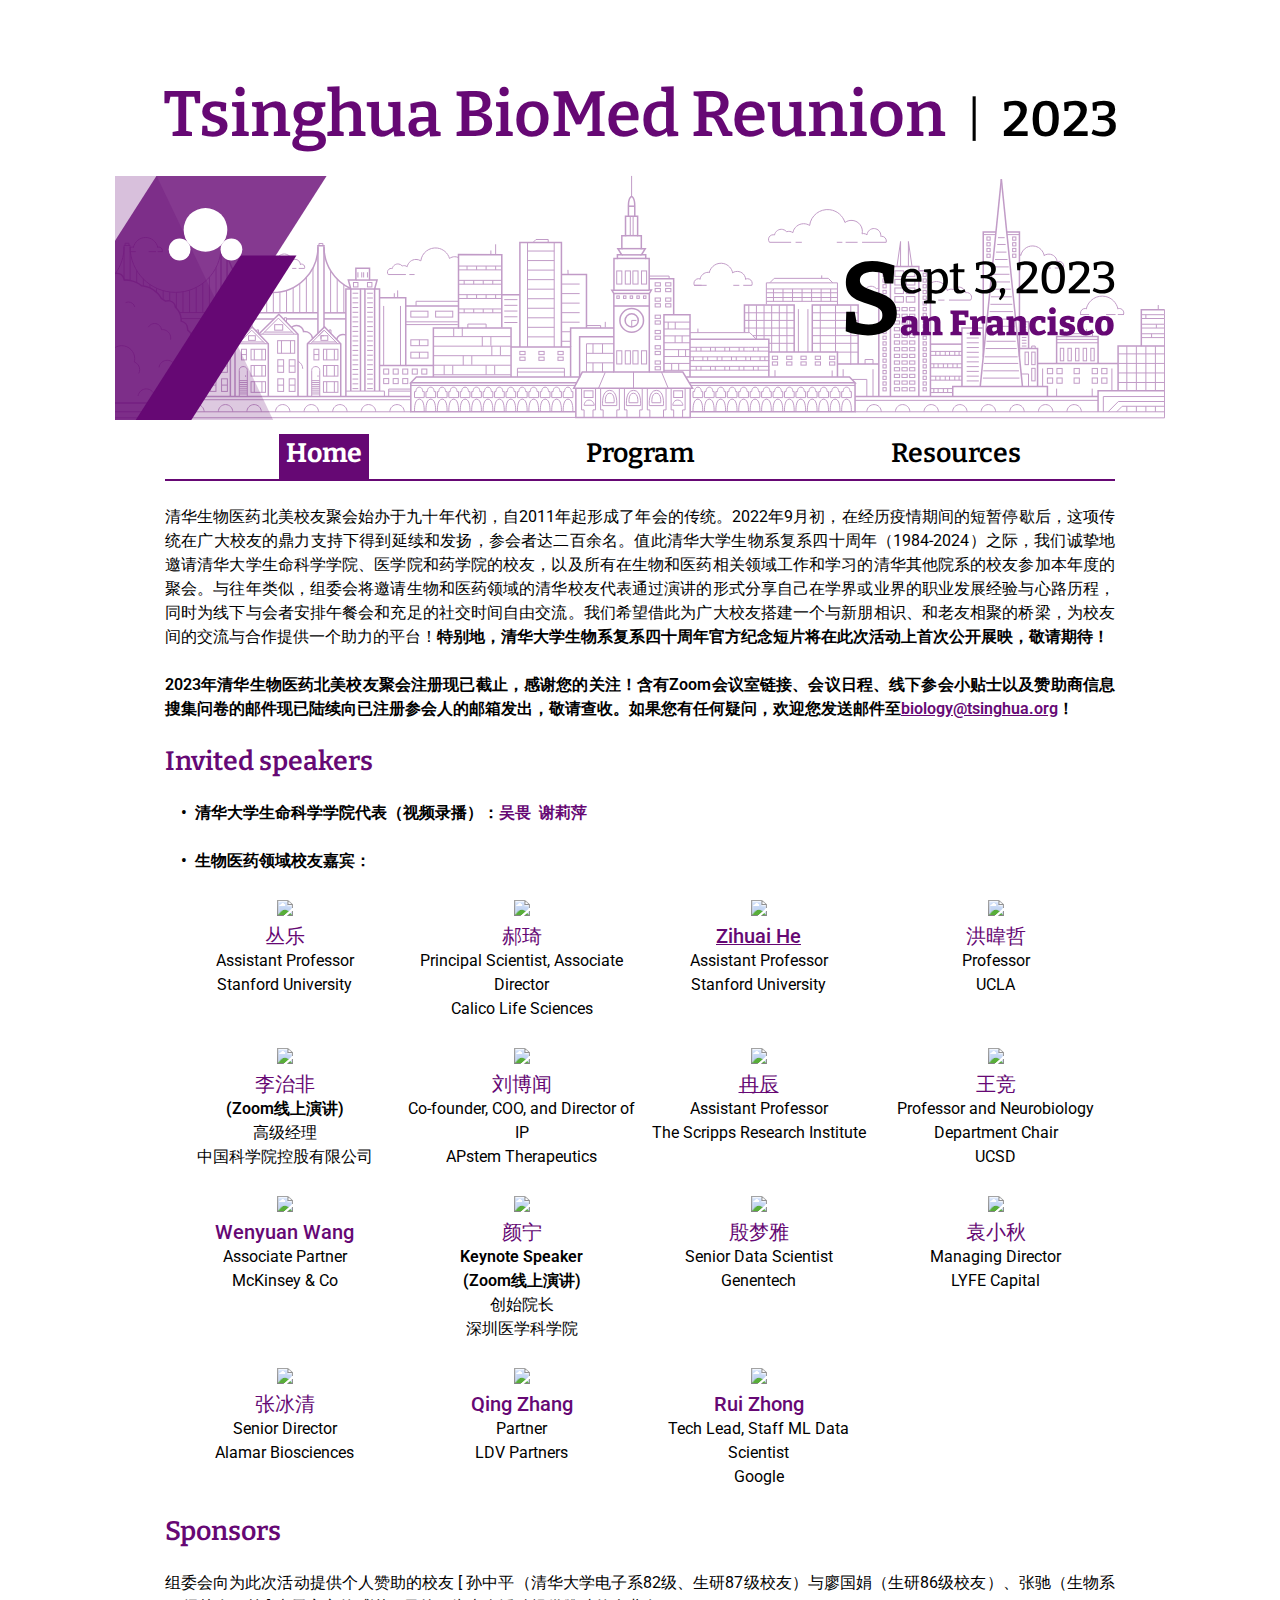
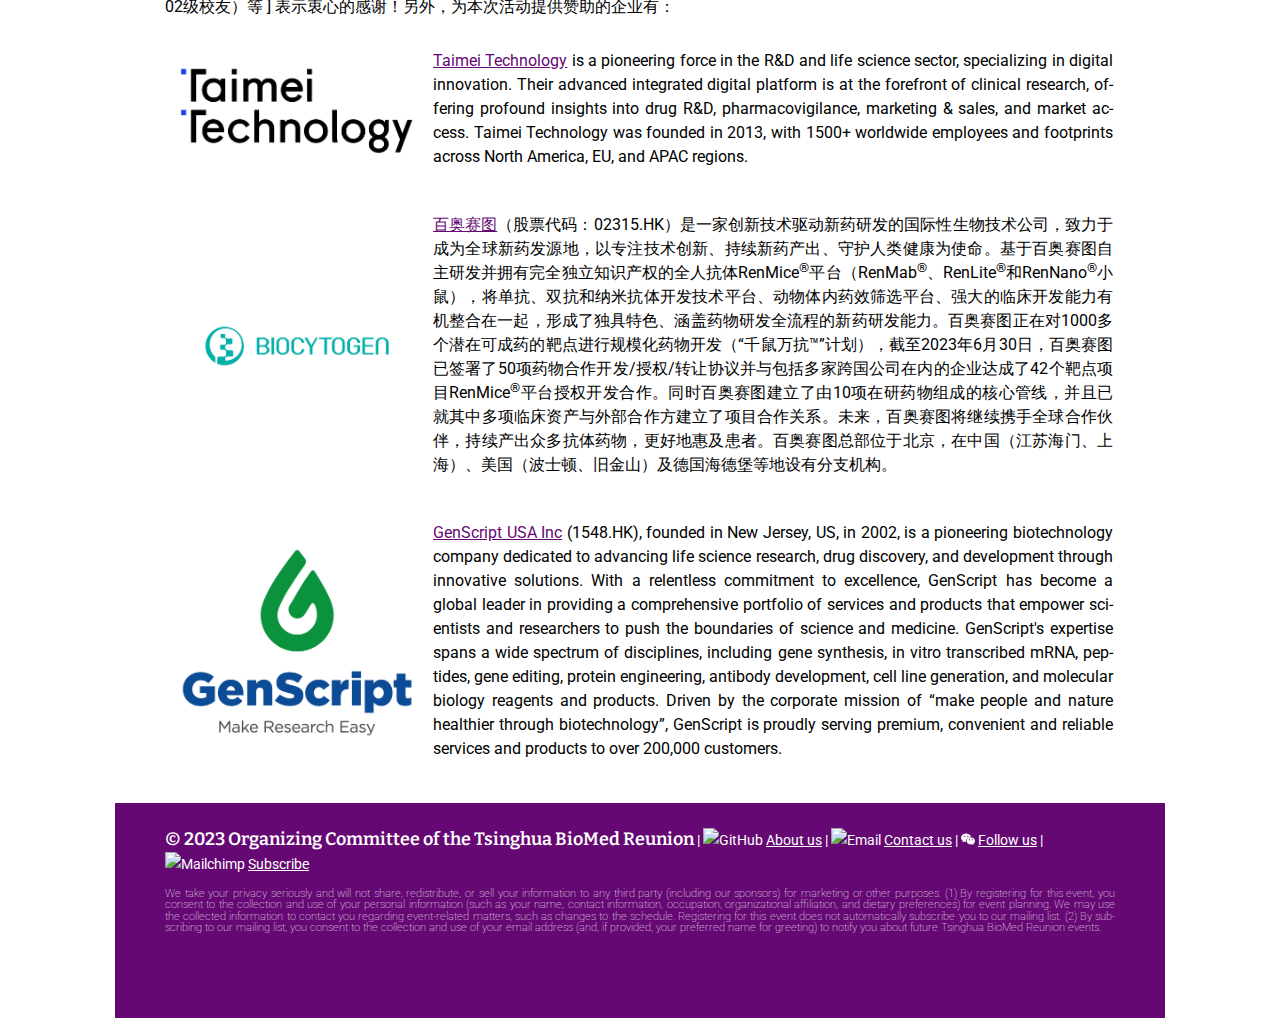
==== commit 07504ff2: "Update sponsor info" ====
--- a/index.html
+++ b/index.html
@@ -44,7 +44,7 @@
     </p>
 
     <p>
-        （2023年清华生物医药北美校友聚会注册现已截止，感谢您的关注！含有Zoom会议室链接、线下参会小贴士以及赞助商信息搜集问卷的邮件现已陆续向已注册参会人的邮箱发出，请留意查收。如果您有任何疑问，欢迎您发送邮件至<a href="mailto: biology@tsinghua.org">biology@tsinghua.org</a>！）
+        <span style="font-weight: 600;">2023年清华生物医药北美校友聚会注册现已截止，感谢您的关注！含有Zoom会议室链接、会议日程、线下参会小贴士以及赞助商信息搜集问卷的邮件现已陆续向已注册参会人的邮箱发出，敬请查收。如果您有任何疑问，欢迎您发送邮件至<a href="mailto: biology@tsinghua.org">biology@tsinghua.org</a>！</span>
     </p>
     <h2>Invited speakers</h2>
     <p>
@@ -119,7 +119,7 @@
             </td>
             <td style="text-align: center;">
                 <h5>刘博闻</h5>
-                Co-Founder, COO, and Director of IP<br>
+                Co-founder, COO, and Director of IP<br>
                 APstem Therapeutics<br>
             </td>
             <td style="text-align: center;">
@@ -157,7 +157,7 @@
             </td>
             <td style="text-align: center;">
                 <h5>颜宁</h5>
-                <b>Keynote speaker</b><br>
+                <b>Keynote Speaker</b><br>
                 <b>(Zoom线上演讲)</b><br>
                 创始院长<br>
                 深圳医学科学院<br>
@@ -207,7 +207,7 @@
     <h2>Sponsors</h2>
     
     <p>
-        组委会向为此次活动提供个人赞助的校友 [ 孙中平（清华大学电子系82级、生研87级校友）与廖国娟（生研86级校友）等 ] 表示衷心的感谢！另外，为本次活动提供赞助的企业有：
+        组委会向为此次活动提供个人赞助的校友 [ 孙中平（清华大学电子系82级、生研87级校友）与廖国娟（生研86级校友）、张驰（生物系02级校友）等 ] 表示衷心的感谢！另外，为本次活动提供赞助的企业有：
     </p>
 
     <table>
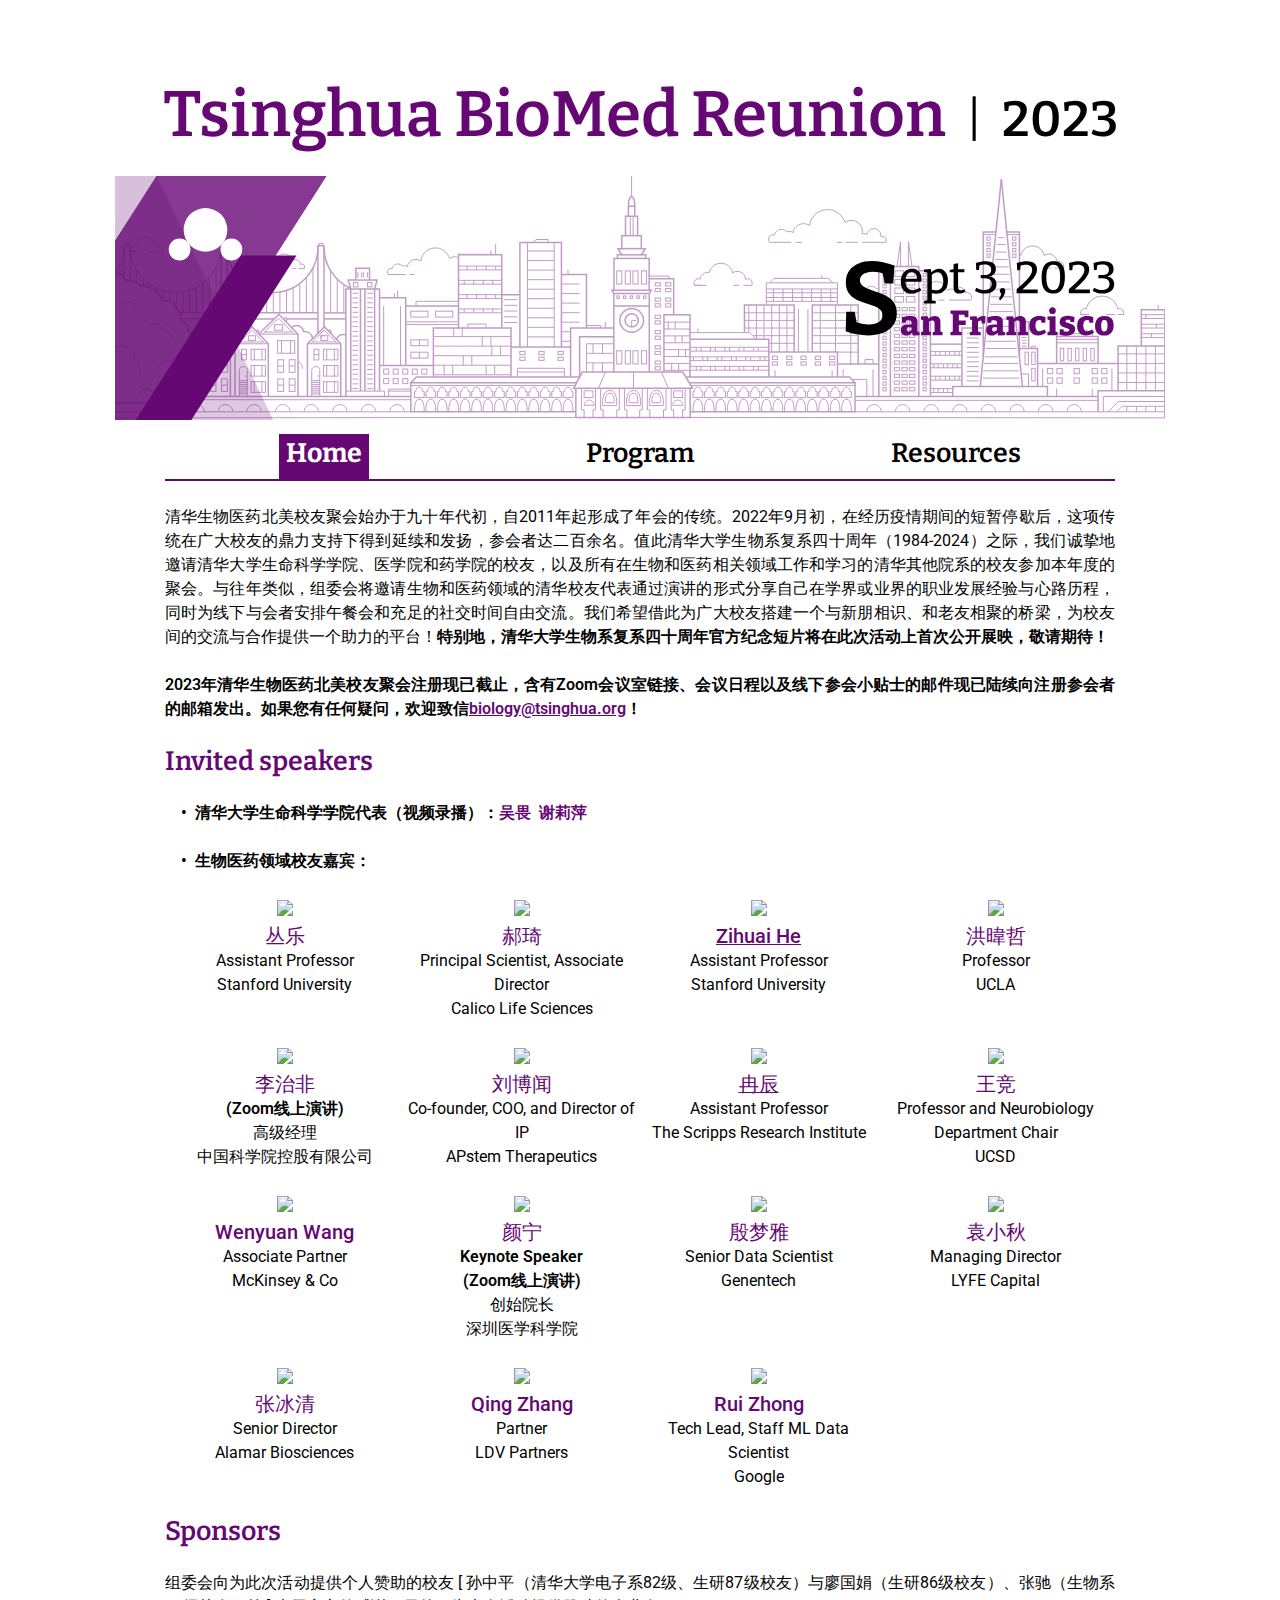
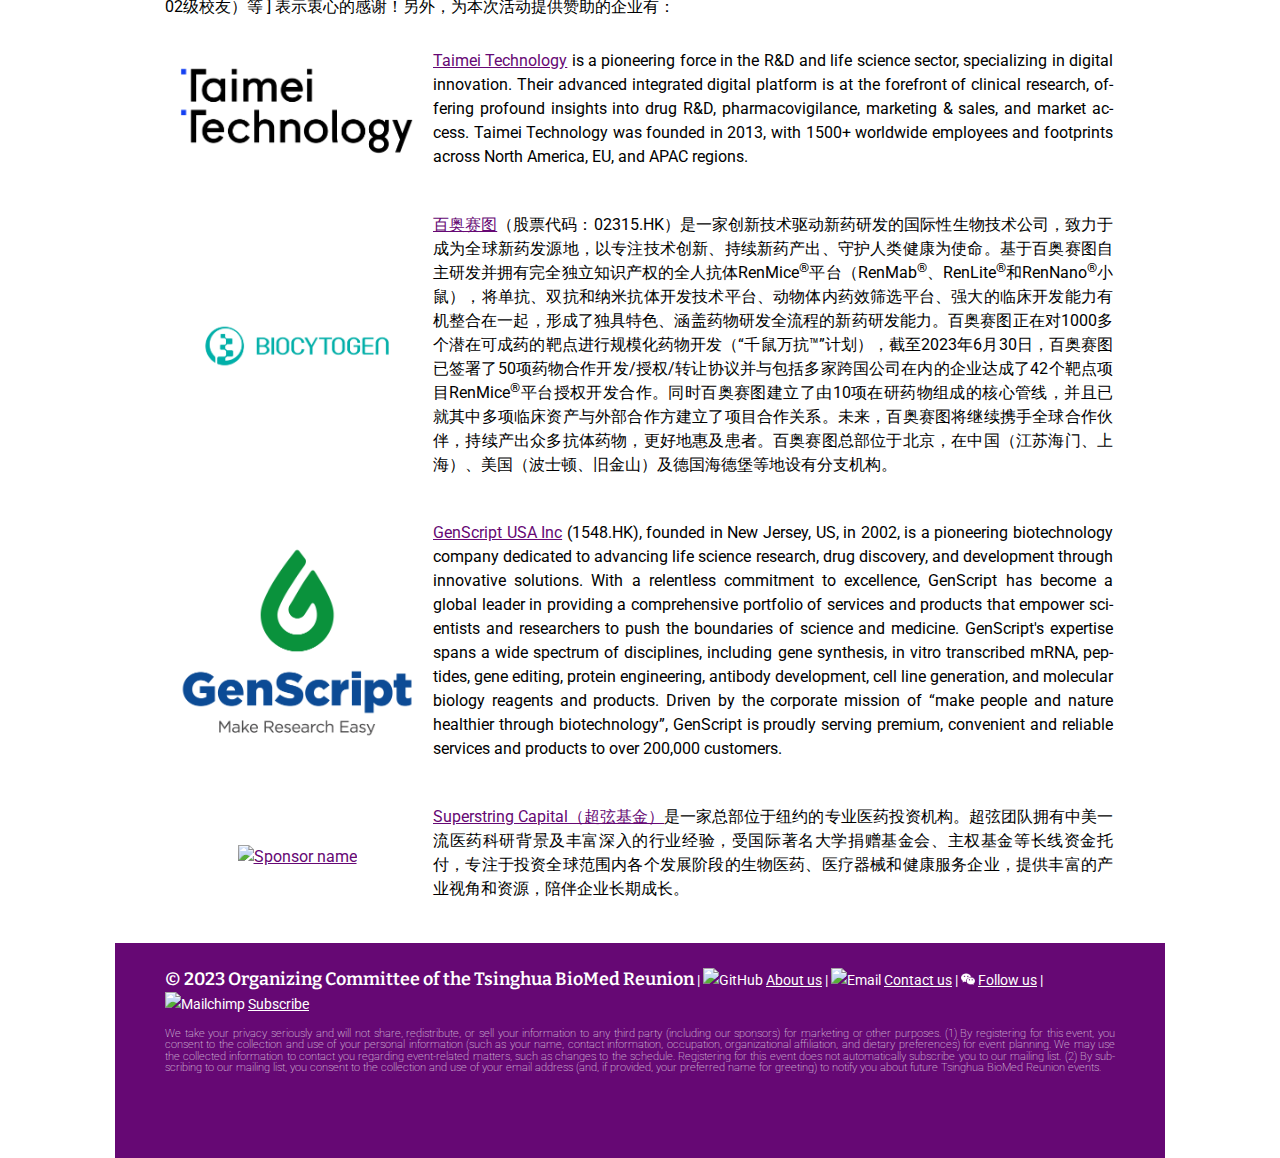
==== commit 983008f8: "Update index.html" ====
--- a/index.html
+++ b/index.html
@@ -44,7 +44,7 @@
     </p>
 
     <p>
-        <span style="font-weight: 600;">2023年清华生物医药北美校友聚会注册现已截止，感谢您的关注！含有Zoom会议室链接、会议日程、线下参会小贴士以及赞助商信息搜集问卷的邮件现已陆续向已注册参会人的邮箱发出，敬请查收。如果您有任何疑问，欢迎您发送邮件至<a href="mailto: biology@tsinghua.org">biology@tsinghua.org</a>！</span>
+        <span style="font-weight: 600;">2023年清华生物医药北美校友聚会注册现已截止，含有Zoom会议室链接、会议日程以及线下参会小贴士的邮件现已陆续向注册参会者的邮箱发出。如果您有任何疑问，欢迎致信<a href="mailto: biology@tsinghua.org">biology@tsinghua.org</a>！</span>
     </p>
     <h2>Invited speakers</h2>
     <p>
@@ -245,6 +245,19 @@
             </td>
             <td class="abstract">
                 <a href="https://www.genscript.com/">GenScript USA Inc</a> (1548.HK), founded in New Jersey, US, in 2002, is a pioneering biotechnology company dedicated to advancing life science research, drug discovery, and development through innovative solutions. With a relentless commitment to excellence, GenScript has become a global leader in providing a comprehensive portfolio of services and products that empower scientists and researchers to push the boundaries of science and medicine. GenScript's expertise spans a wide spectrum of disciplines, including gene synthesis, in vitro transcribed mRNA, peptides, gene editing, protein engineering, antibody development, cell line generation, and molecular biology reagents and products. Driven by the corporate mission of “make people and nature healthier through biotechnology”, GenScript is proudly serving premium, convenient and reliable services and products to over 200,000 customers.
+            </td>
+        </tr>
+    </table>
+
+    <table>
+        <tr>
+            <td class="sponsor">
+                <a href="https://www.superstringcap.com/">
+                    <img src="assets/Superstring.png" alt="Sponsor name">
+                </a>
+            </td>
+            <td class="abstract">
+                <a href="https://www.superstringcap.com/">Superstring Capital（超弦基金）</a>是一家总部位于纽约的专业医药投资机构。超弦团队拥有中美一流医药科研背景及丰富深入的行业经验，受国际著名大学捐赠基金会、主权基金等长线资金托付，专注于投资全球范围内各个发展阶段的生物医药、医疗器械和健康服务企业，提供丰富的产业视角和资源，陪伴企业长期成长。
             </td>
         </tr>
     </table>
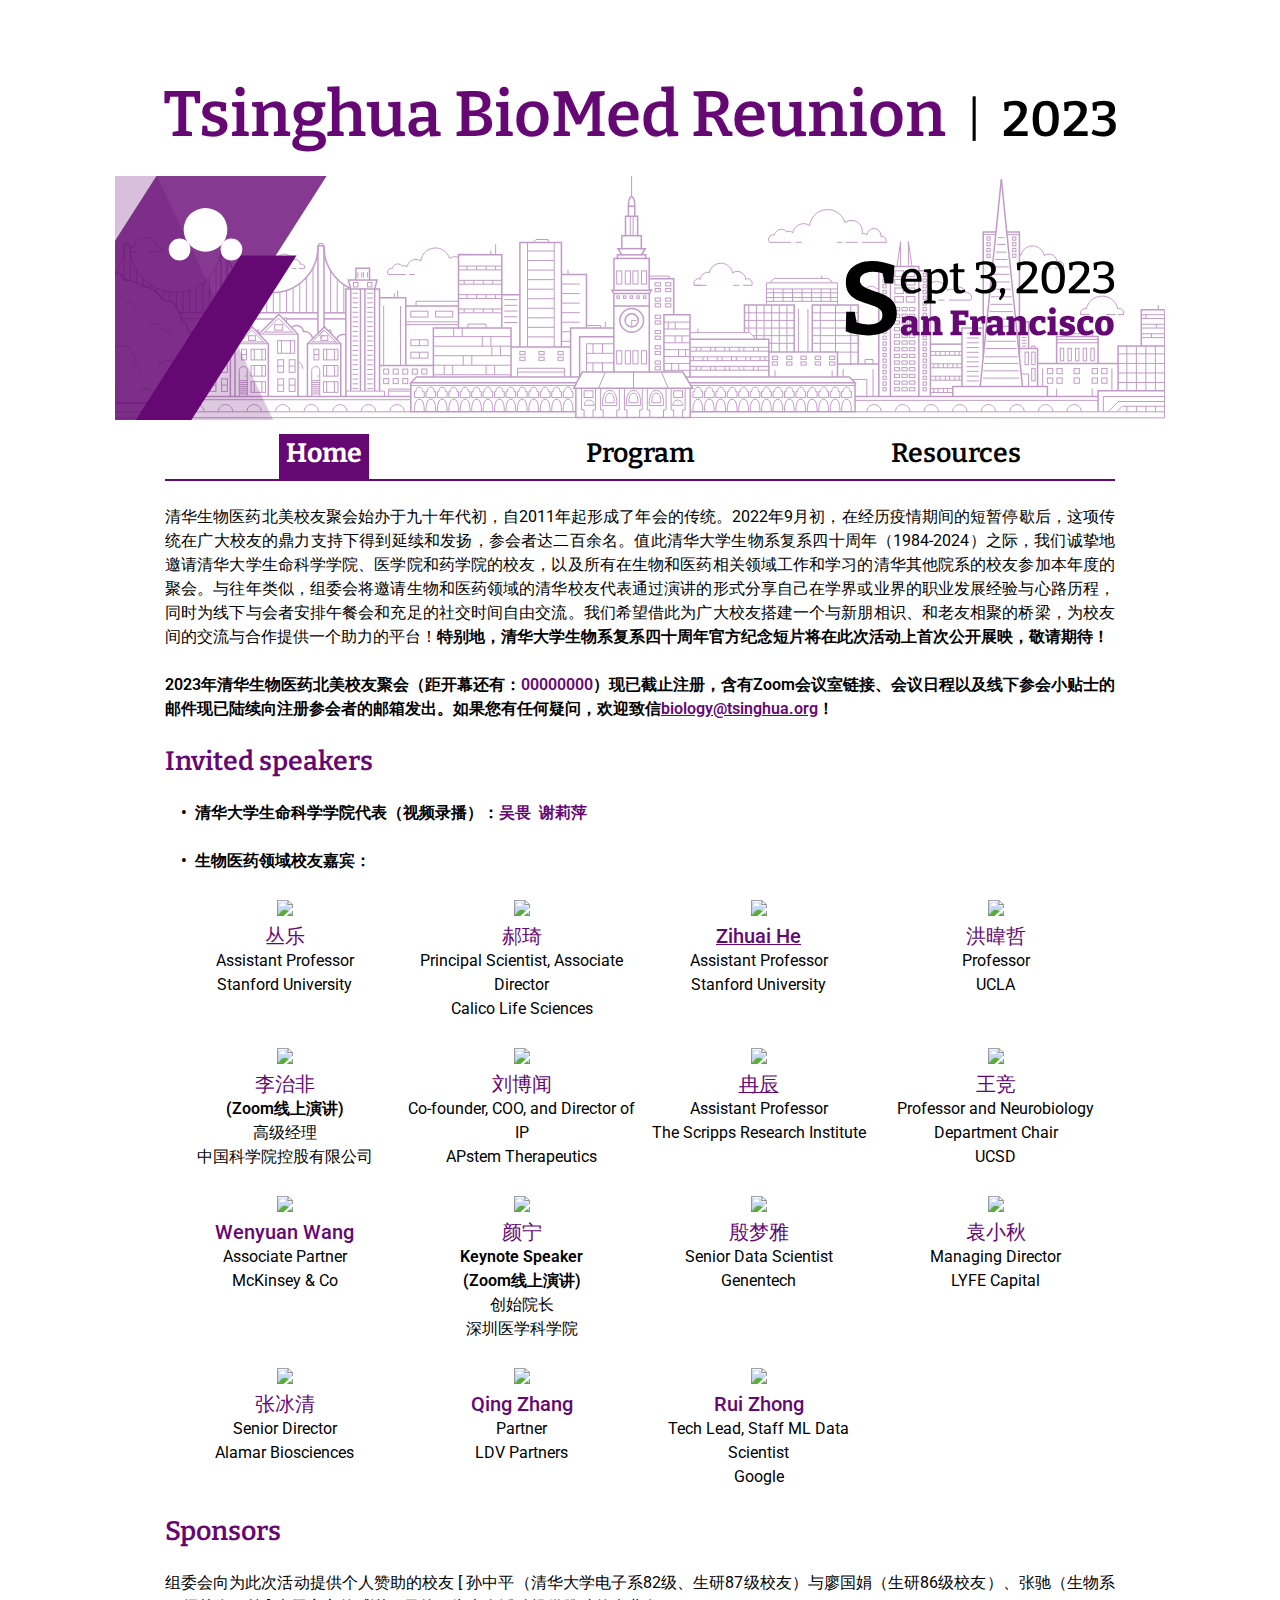
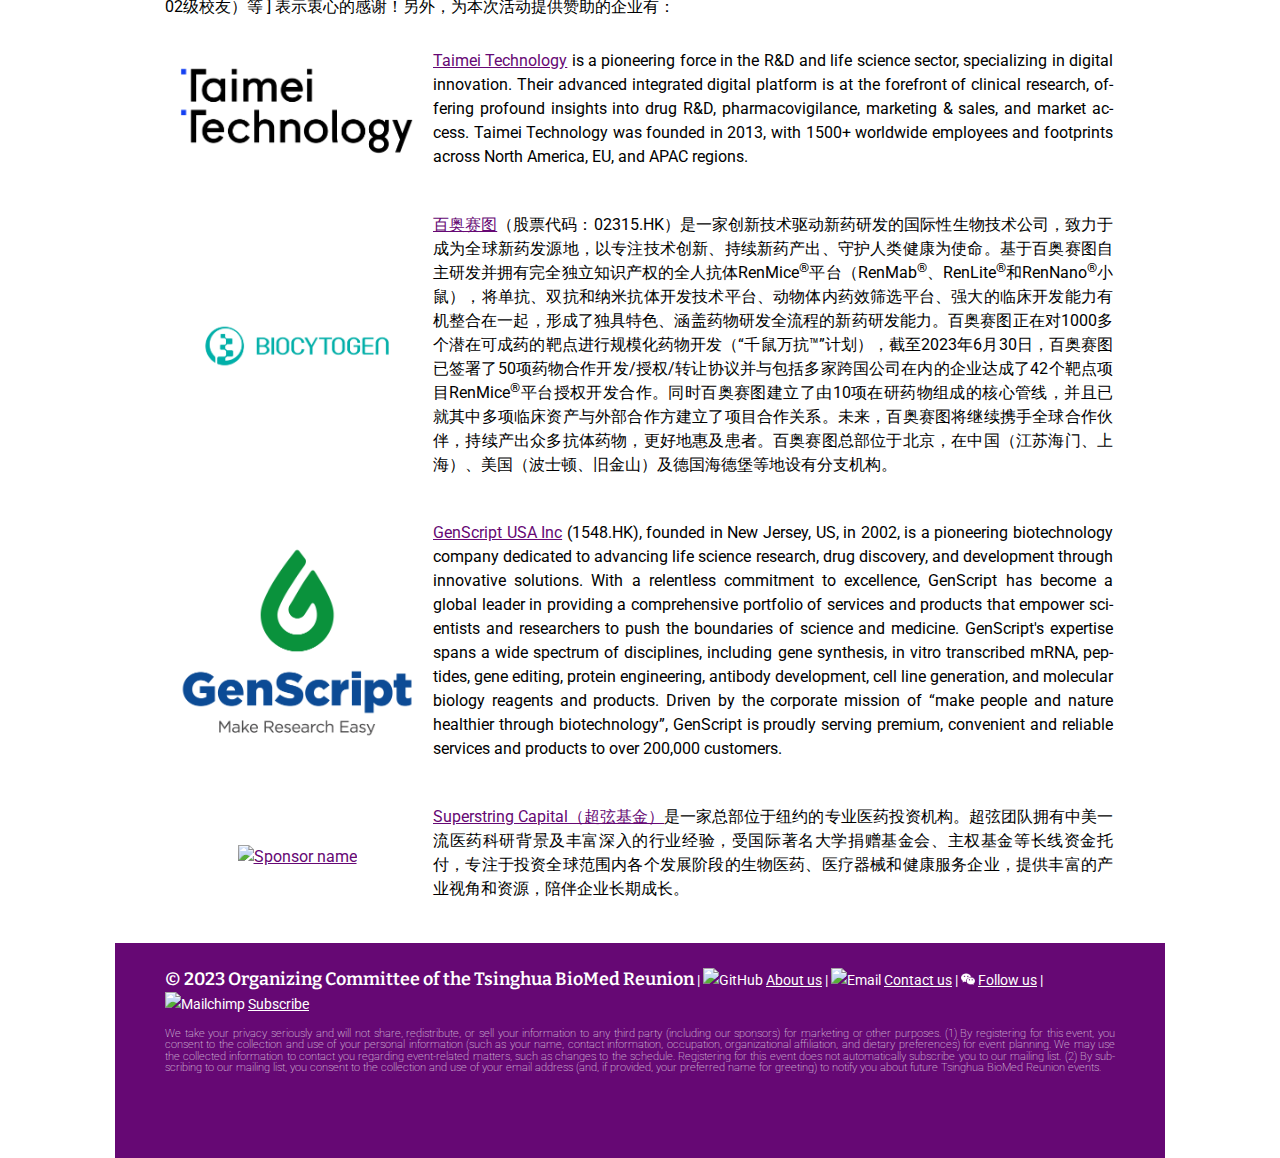
==== commit ebb49880: "Added countdown" ====
--- a/index.html
+++ b/index.html
@@ -13,10 +13,34 @@
     <meta name="distribution" content="global">
     <meta name="KeyWords" content="BioMed">
     <title>Home | Tsinghua BioMed Reunion</title>
+    <script type="text/javascript">
+        function countTime() {
+            var date = new Date();
+            var now = date.getTime();
+            var str="2023/9/3 00:09:00 GMT-07:00";
+            var endDate = new Date(str);
+            var end = endDate.getTime();
+
+            var leftTime = end-now;
+            var d,h,m,s;
+            if (leftTime>=0) {
+                d = Math.floor(leftTime/1000/60/60/24);
+                h = Math.floor(leftTime/1000/60/60%24);
+                m = Math.floor(leftTime/1000/60%60);
+                s = Math.floor(leftTime/1000%60);
+            }
+            document.getElementById("_d").innerHTML = d+"天";
+            document.getElementById("_h").innerHTML = h+”小时";
+            document.getElementById("_m").innerHTML = m+"分";
+            document.getElementById("_s").innerHTML = s+"秒";
+
+            setTimeout(countTime,1000);
+        }
+    </script>
 
 </head>
 
-<body>
+<body onload="countTime()">
 
     <div class="banner">
         <div class="top-left">
@@ -44,7 +68,7 @@
     </p>
 
     <p>
-        <span style="font-weight: 600;">2023年清华生物医药北美校友聚会注册现已截止，含有Zoom会议室链接、会议日程以及线下参会小贴士的邮件现已陆续向注册参会者的邮箱发出。如果您有任何疑问，欢迎致信<a href="mailto: biology@tsinghua.org">biology@tsinghua.org</a>！</span>
+        <span style="font-weight: 600;">2023年清华生物医药北美校友聚会（距开幕还有：<span id="_d" style="color: #660874;">00</span><span id="_h" style="color: #660874;">00</span><span id="_m" style="color: #660874;">00</span><span id="_s" style="color: #660874;">00</span>）现已截止注册，含有Zoom会议室链接、会议日程以及线下参会小贴士的邮件现已陆续向注册参会者的邮箱发出。如果您有任何疑问，欢迎致信<a href="mailto: biology@tsinghua.org">biology@tsinghua.org</a>！</span>
     </p>
     <h2>Invited speakers</h2>
     <p>
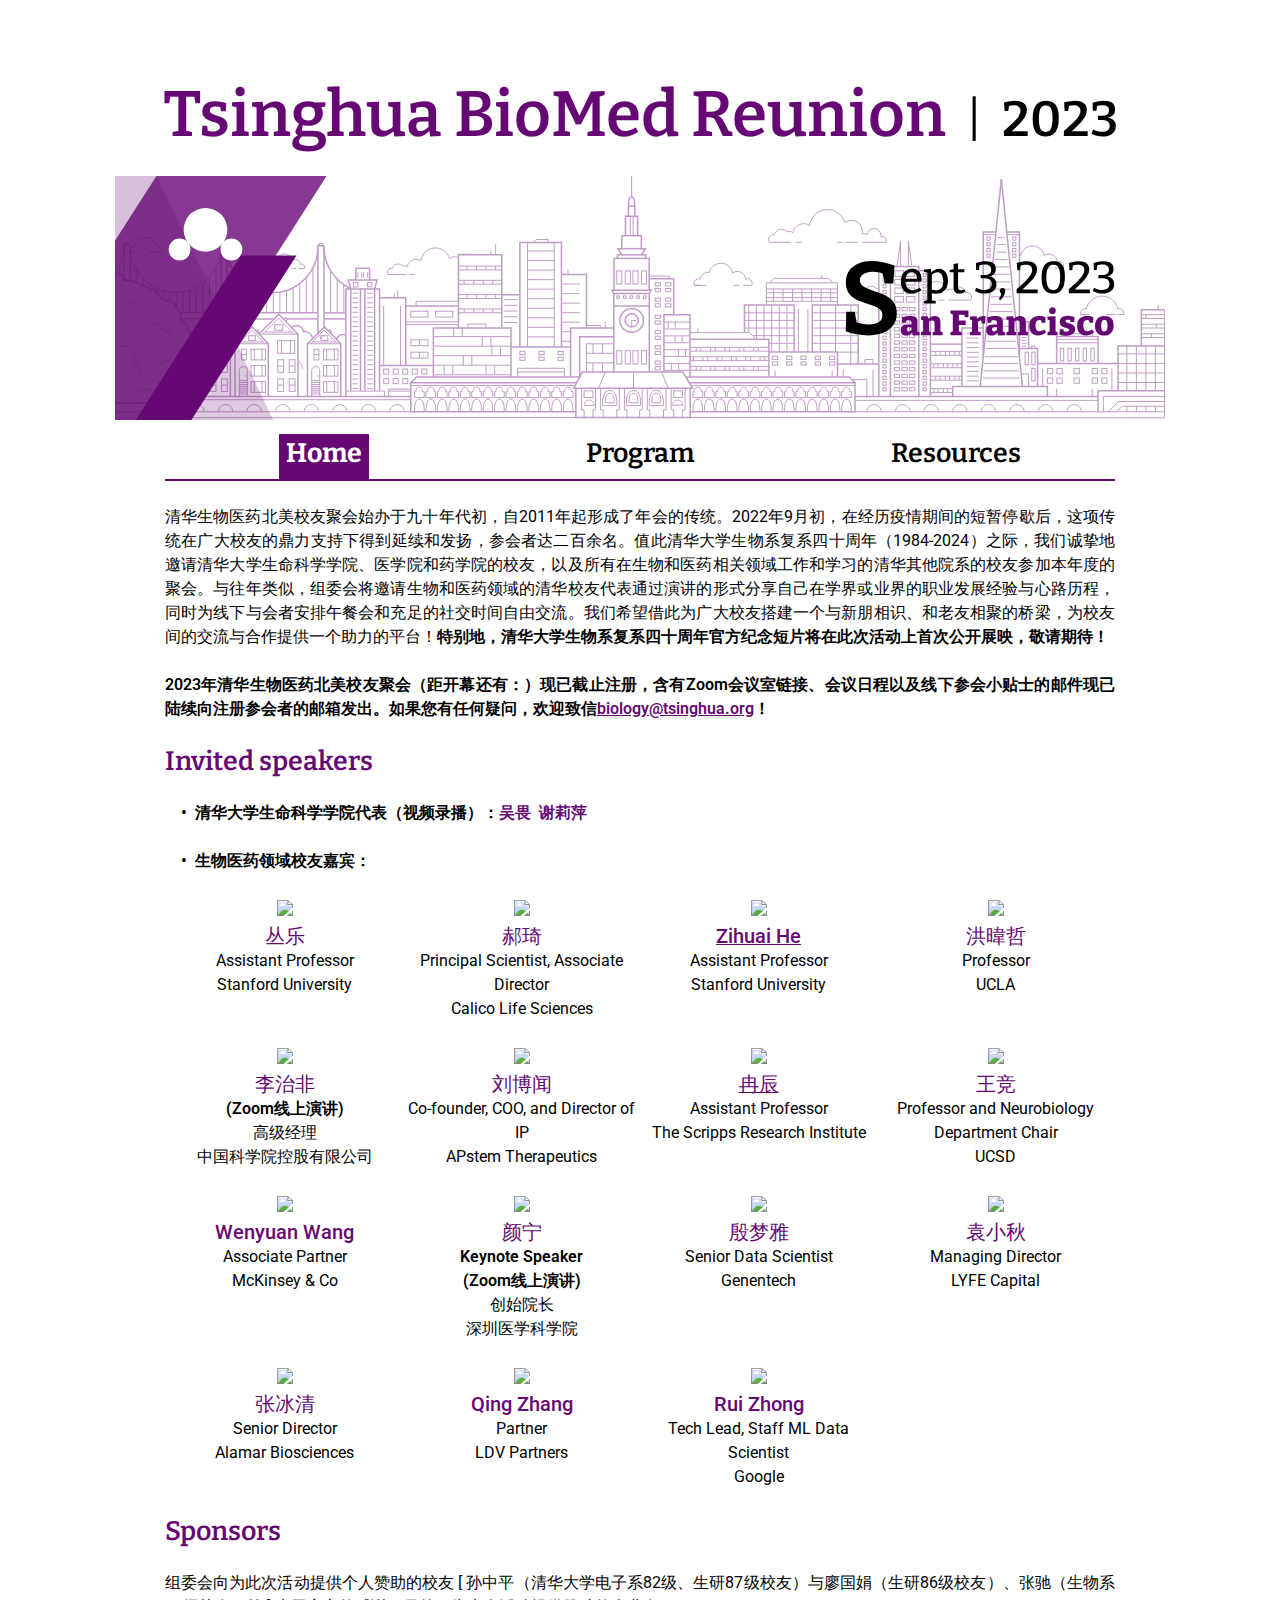
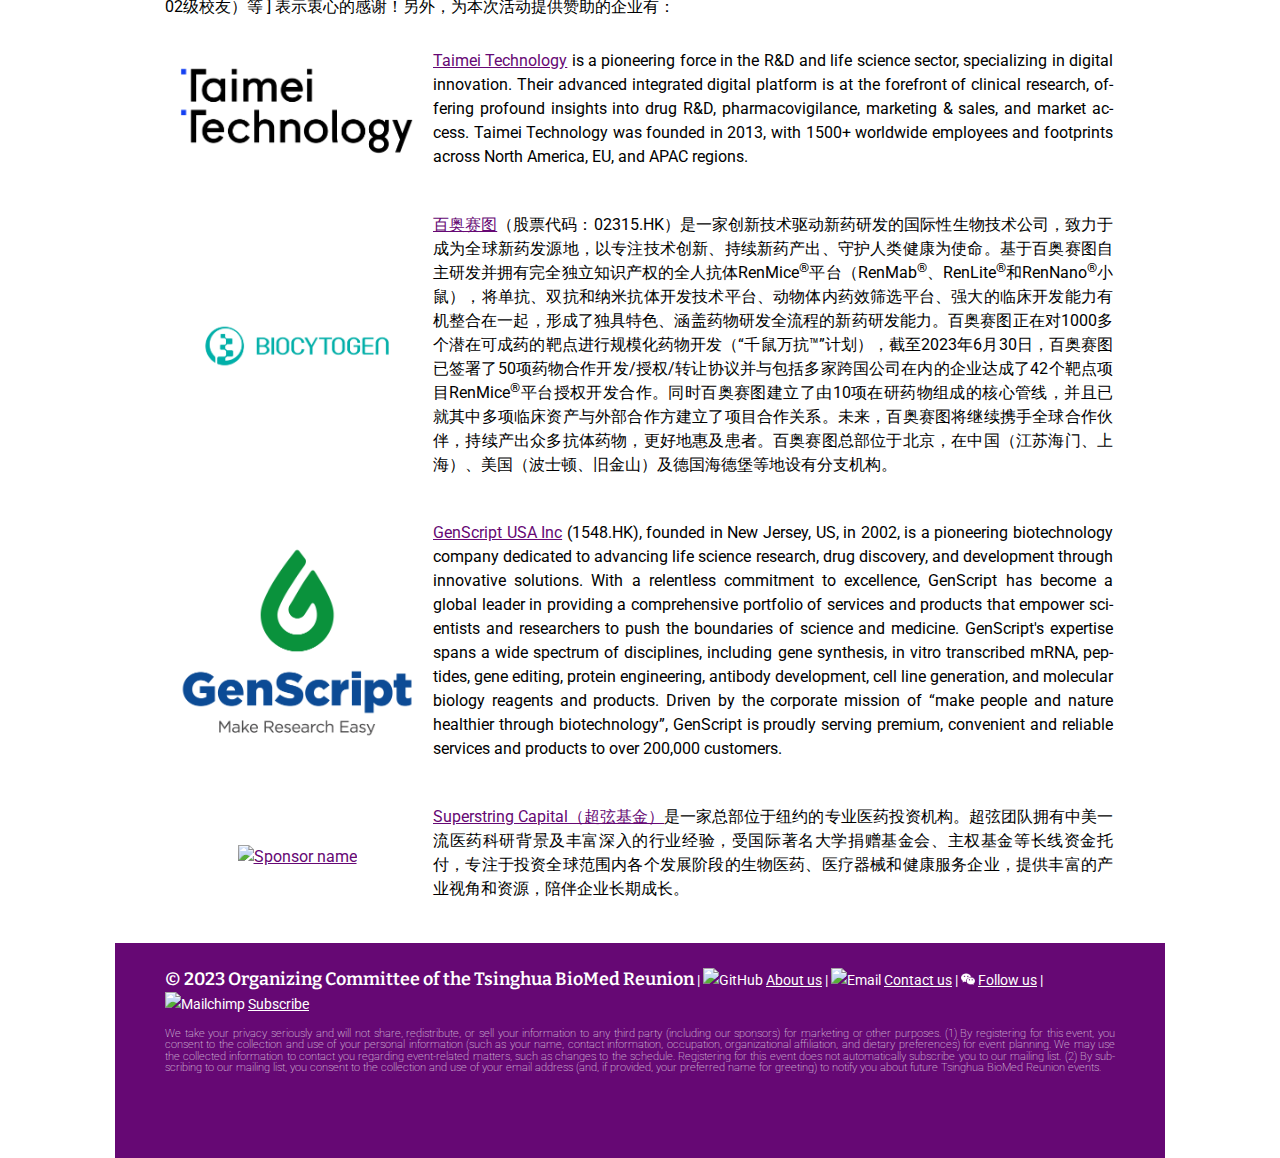
==== commit 98cf9249: "Update index.html" ====
--- a/index.html
+++ b/index.html
@@ -68,7 +68,7 @@
     </p>
 
     <p>
-        <span style="font-weight: 600;">2023年清华生物医药北美校友聚会（距开幕还有：<span id="_d" style="color: #660874;">00</span><span id="_h" style="color: #660874;">00</span><span id="_m" style="color: #660874;">00</span><span id="_s" style="color: #660874;">00</span>）现已截止注册，含有Zoom会议室链接、会议日程以及线下参会小贴士的邮件现已陆续向注册参会者的邮箱发出。如果您有任何疑问，欢迎致信<a href="mailto: biology@tsinghua.org">biology@tsinghua.org</a>！</span>
+        <span style="font-weight: 600;">2023年清华生物医药北美校友聚会（距开幕还有：<span id="_d" style="color: #660874;"></span><span id="_h" style="color: #660874;"></span><span id="_m" style="color: #660874;"></span><span id="_s" style="color: #660874;"></span>）现已截止注册，含有Zoom会议室链接、会议日程以及线下参会小贴士的邮件现已陆续向注册参会者的邮箱发出。如果您有任何疑问，欢迎致信<a href="mailto: biology@tsinghua.org">biology@tsinghua.org</a>！</span>
     </p>
     <h2>Invited speakers</h2>
     <p>
